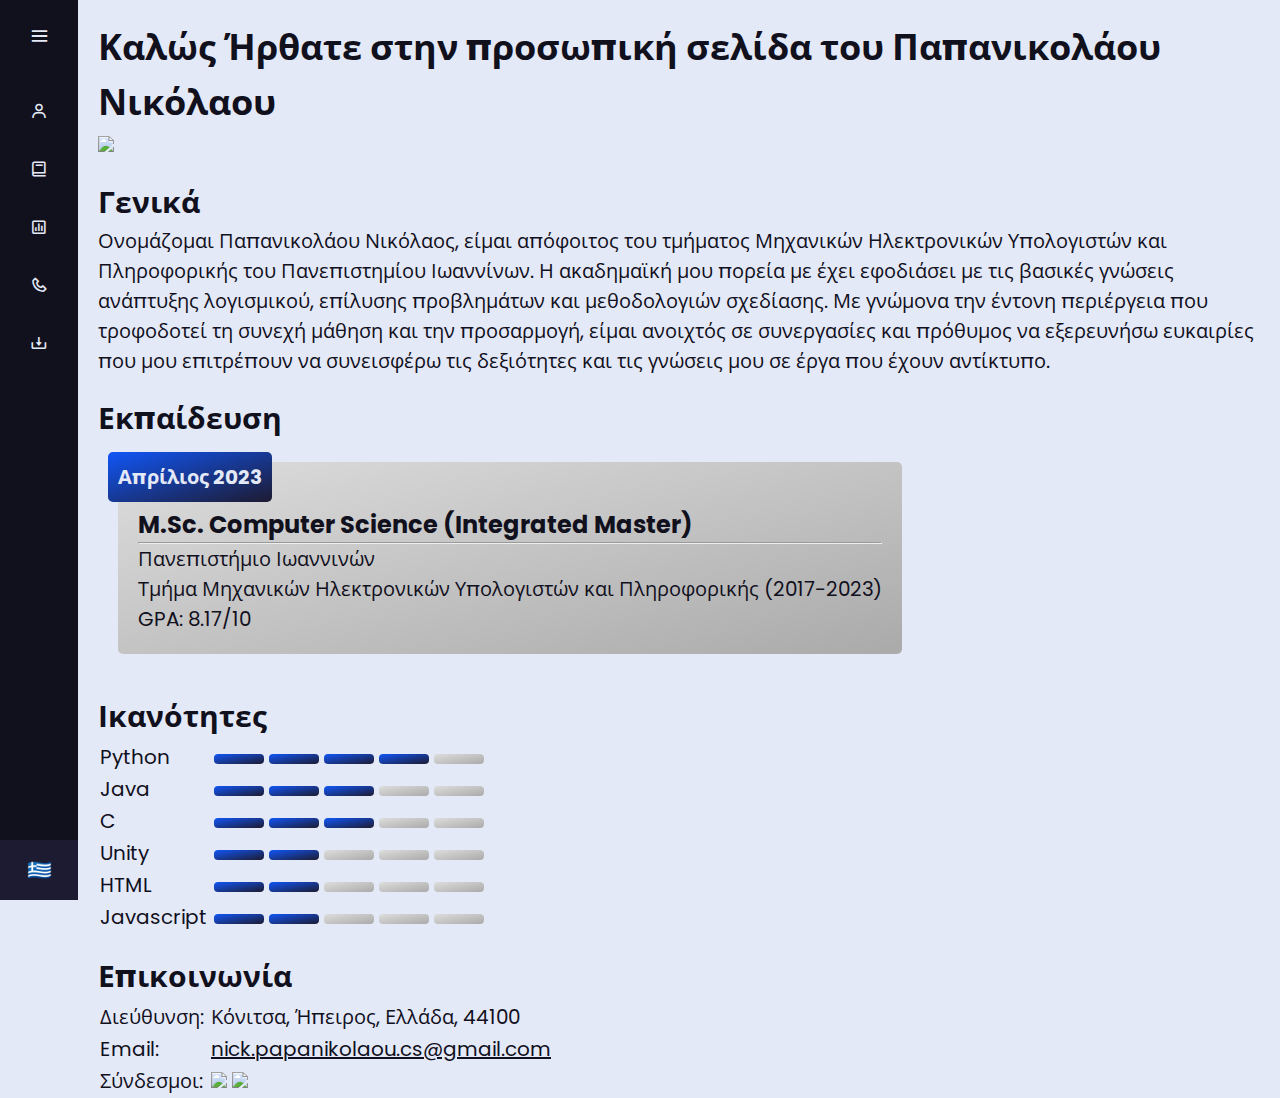
==== index_gr.html @ 2febf1e6 "Add files via upload" ====
<!DOCTYPE html>
<!-- Created by CodingLab |www.youtube.com/CodingLabYT-->
<html lang="el" dir="ltr">

<head>
    <meta charset="UTF-8">
    <title> Προσωπική Σελίδα </title>
    <link rel="stylesheet" href="style.css">
    <link rel="stylesheet" href="sidebar.css">
    <link href='https://unpkg.com/boxicons@2.0.7/css/boxicons.min.css' rel='stylesheet'>
    <meta name="viewport" content="width=device-width, initial-scale=1.0">
</head>

<body onload="set_skills()">
    <div class="sidebar">
        <div class="logo-details">
            <div class="logo_name"></div>
            <i class='bx bx-menu' id="btn"></i>
        </div>
        <ul class="nav-list">
            <li>
                <a href="#About">
                    <i class='bx bx-user'></i>
                    <span class="links_name">Γενικά</span>
                </a>
                <span class="tooltip">Γενικά</span>
            </li>
            <li>
                <a href="#Education">
                    <i class='bx bx-book'></i>
                    <span class="links_name">Εκπαίδευση</span>
                </a>
                <span class="tooltip">Εκπαίδευση</span>
            </li>
            <li>
                <a href="#Skills">
                    <i class='bx bx-bar-chart-square'></i>
                    <span class="links_name">Ικανότητες</span>
                </a>
                <span class="tooltip">Ικανότητες</span>
            </li>
            <li>
                <a href="#Contact">
                    <i class='bx bx-phone'></i>
                    <span class="links_name">Επικοινωνία</span>
                </a>
                <span class="tooltip">Επικοινωνία</span>
            </li>
            <li>
                <a href="">
                    <i class='bx bx-download'></i>
                    <span class="links_name">Λήψη Βιογραφικού</span>
                </a>
                <span class="tooltip">Λήψη Βιογραφικού</span>
            </li>
            <li class="profile">
                <div class="profile-details">
                    <div class="name_job">
                        <div class="name">Nikolaos Papanikolaou</div>
                        <div class="job">Computer Scientist and Engineer</div>
                    </div>
                </div>
                <a class="lang-link" href="index.html" target="_self"><p>🇬🇷</p></a>
            </li>
        </ul>
    </div>
    <section class="home-section main-section">
        <h1 class="title">Καλώς Ήρθατε στην προσωπική σελίδα του Παπανικολάου Νικόλαου</h1>
        <img src="./images/profile.png" class="profile-img">
    </section>
    <section class="about-section main-section" id="About">
        <h1 class="category">Γενικά</h1>
        <p>Ονομάζομαι Παπανικολάου Νικόλαος, είμαι απόφοιτος του τμήματος Μηχανικών Ηλεκτρονικών Υπολογιστών και Πληροφορικής του Πανεπιστημίου Ιωαννίνων. Η ακαδημαϊκή μου πορεία με έχει εφοδιάσει με τις βασικές γνώσεις ανάπτυξης λογισμικού, επίλυσης προβλημάτων και μεθοδολογιών σχεδίασης. Με γνώμονα την έντονη περιέργεια που τροφοδοτεί τη συνεχή μάθηση και την προσαρμογή, είμαι ανοιχτός σε συνεργασίες και πρόθυμος να εξερευνήσω ευκαιρίες που μου επιτρέπουν να συνεισφέρω τις δεξιότητες και τις γνώσεις μου σε έργα που έχουν αντίκτυπο.</p>
    </section>
    <section class="skills-section main-section" id="Education">
        <h1 class="category">Εκπαίδευση</h1>
        <div class="education-box">
            <div class="info-card">
                <div class="info-date">Απρίλιος 2023</div>
                <div class="info-title">M.Sc. Computer Science (Integrated Master)</div>
                <hr />
                <div class="info-description">Πανεπιστήμιο Ιωαννινών<br>
                    Τμήμα Μηχανικών Ηλεκτρονικών Υπολογιστών και Πληροφορικής (2017-2023)<br>GPA: 8.17/10</div>
            </div>
        </div>
    </section>
    <section class="skills-section main-section" id="Skills">
        <h1 class="category">Ικανότητες</h1>
        <table class="skill-list">
            <tr>
                <td>Python</td>
                <td class="skill-bar" rating=4></td>
            </tr>
            <tr>
                <td>Java</td>
                <td class="skill-bar" rating=3></td>
            </tr>
            <tr>
                <td>C</td>
                <td class="skill-bar" rating=3></td>
            </tr>
            <tr>
                <td>Unity</td>
                <td class="skill-bar" rating=2></td>
            </tr>
            <tr>
                <td>HTML</td>
                <td class="skill-bar" rating=2></td>
            </tr>
            <tr>
                <td>Javascript</td>
                <td class="skill-bar" rating=2></td>
            </tr>
        </table>
    </section>
    <section class="contact-section main-section" id="Contact">
        <h1 class="category">Επικοινωνία</h1>

        <table>
            <tr>
                <td class="contact-label">Διεύθυνση:</td>
                <td class="contact-info">Κόνιτσα, Ήπειρος, Ελλάδα, 44100</td>
            </tr>
            <tr>
                <td class="contact-label">Email:</td>
                <td><a href="mailto: nick.papanikolaou.cs@gmail.com">nick.papanikolaou.cs@gmail.com</a></td>
            </tr>
            <tr>
                <td class="contact-label">Σύνδεσμοι:</td>
                <td>
                    <a href="https://linkedin.com/in/nikolaos-papanikolaou-aba314204" target="_blank"><img src="images/linkedin_icon.png"
                        width="25px"/></a>
                    <a href="https://github.com/nikos-pap" target="_blank"><img src="images/github-mark.png" width="25px" /></a>
                </td>
            </tr>
        </table>
    <script src="scripts.js"></script>
</body>

</html>
---- style.css ----
/* Google Font Link */
@import url('https://fonts.googleapis.com/css2?family=Poppins:wght@200;300;400;500;600;700&display=swap');
/* @import url('https://fonts.googleapis.com/css2?family=Noto+Sans:wght@200;300;400;500;600;700&display=swap'); */
@import url('https://fonts.googleapis.com/css2?family=Open+Sans:wght@200;300;400;500;600;700&display=swap');

* {
    margin: 0;
    padding: 0;
    box-sizing: border-box;
    font-family: "Poppins", "Open Sans", sans-serif;
    color: #11101d;
    font-size: 20px;
}

body {
    background: #E4E9F7;
}

.skill-bar .skill-section {
    display: inline-block;
    height: 10px;
    width: 50px;
    border-radius: 4px;
    margin-left: 5px;
    -webkit-border-radius: 4px;
    -moz-border-radius: 4px;
    -ms-border-radius: 4px;
    -o-border-radius: 4px;
}

.skill-bar .active-section {
    background-image: linear-gradient(to top left, #1d1b31, #1156f7);
}

.skill-bar .inactive-section {
    background: linear-gradient(to top left,  #aaaaaa,  #dddddd);
}

.skill-bar {
    padding: 0;
}

.info-card {
    display: block;
/*     #cccccc */
    background: linear-gradient(to top left,  #aaaaaa,  #dddddd);
    padding: 20px;
    padding-top: 45px;
    position: relative;
    width: max-content;
/*     border: 2px solid black; */
    margin: 10px;
    border-radius: 5px;
    -webkit-border-radius: 5px;
    -moz-border-radius: 5px;
    -ms-border-radius: 5px;
    -o-border-radius: 5px;
}

.info-date {
    display: block;
    position: absolute;
    top: -10px;
    left: -10px;
    font-weight: bold;
    background-image: linear-gradient(to top left, #1d1b31, #1156f7);
    padding: 10px;
    border-radius: 5px;
/*     border: 2px solid black; */
    color: #E4E9F7;
    -webkit-border-radius: 5px;
    -moz-border-radius: 5px;
    -ms-border-radius: 5px;
    -o-border-radius: 5px;
}

.info-title {
    font-weight: bold;
    font-size: 24px;
}

.education-box {
    padding: 10px;
    display: flex;
    flex-wrap: wrap;
    margin-right: 10px;
}

.category {
    font-size: 30px;
}

.title {
    font-size: 36px;
}

.contact-label {
    padding-right: 5px;
}

.profile-img {
    -moz-user-select: none;
    -webkit-user-select: none;
    user-select: none;
    pointer-events: none;
    width: 220px;
}
---- sidebar.css ----
.sidebar {
    position: fixed;
    left: 0;
    top: 0;
    height: 100%;
    width: 78px;
    background: #11101D;
    padding: 6px 14px;
    z-index: 99;
    transition: all 0.5s ease;
}

.sidebar.open {
    width: 250px;
    height: 100%;
}

.sidebar .logo-details {
    height: 60px;
    display: flex;
    align-items: center;
    position: relative;
}

.sidebar .logo-details .icon {
    opacity: 0;
    transition: all 0.5s ease;
}

.sidebar .logo-details .logo_name {
    color: #E4E9F7;
    font-size: 20px;
    font-weight: 600;
    opacity: 0;
    transition: all 0.5s ease;
}

.sidebar.open .logo-details .icon,
.sidebar.open .logo-details .logo_name {
    opacity: 1;
}

.sidebar .logo-details #btn {
    position: absolute;
    top: 50%;
    right: 0;
    transform: translateY(-50%);
    font-size: 22px;
    transition: all 0.4s ease;
    font-size: 23px;
    text-align: center;
    cursor: pointer;
    transition: all 0.5s ease;
}

.sidebar.open .logo-details #btn {
    text-align: right;
}

.sidebar i {
    color: #E4E9F7;
    height: 60px;
    min-width: 50px;
    font-size: 28px;
    text-align: center;
    line-height: 60px;
}

.sidebar .nav-list {
    margin-top: 20px;
    height: 100%;
}

.sidebar li {
    position: relative;
    margin: 8px 0;
    list-style: none;
}

.sidebar li .tooltip {
    position: absolute;
    top: -20px;
    left: calc(100% + 15px);
    z-index: 3;
    color: #E4E9F7;
    background: #1d1b31;
    box-shadow: 0 5px 10px rgba(0, 0, 0, 0.3);
    padding: 6px 12px;
    border-radius: 4px;
    font-size: 15px;
    font-weight: 400;
    opacity: 0;
    white-space: nowrap;
    pointer-events: none;
    transition: 0s;
}

.sidebar li:hover .tooltip {
    opacity: 1;
    pointer-events: auto;
    transition: all 0.4s ease;
    top: 50%;
    transform: translateY(-50%);
}

.sidebar.open li .tooltip {
    display: none;
}

.sidebar input {
    font-size: 15px;
    color: #E4E9F7;
    font-weight: 400;
    outline: none;
    height: 50px;
    width: 100%;
    width: 50px;
    border: none;
    border-radius: 12px;
    transition: all 0.5s ease;
    background: #1d1b31;
}

.sidebar.open input {
    padding: 0 20px 0 50px;
    width: 100%;
}

.sidebar .bx-search {
    position: absolute;
    top: 50%;
    left: 0;
    transform: translateY(-50%);
    font-size: 22px;
    background: #1d1b31;
    color: #E4E9F7;
}

.sidebar.open .bx-search:hover {
    background: #1d1b31;
    color: #E4E9F7;
}

.sidebar .bx-search:hover {
    background: #E4E9F7;
    color: #11101d;
}

.sidebar li a {
    display: flex;
    height: 100%;
    width: 100%;
    border-radius: 12px;
    align-items: center;
    text-decoration: none;
    transition: all 0.4s ease;
    background: #11101D;
}

.sidebar li a:hover {
    background: #E4E9F7;
}

.sidebar li a .links_name {
    color: #E4E9F7;
    font-size: 15px;
    font-weight: 400;
    white-space: nowrap;
    opacity: 0;
    pointer-events: none;
    transition: 0.4s;
}

.sidebar.open li a .links_name {
    opacity: 1;
    pointer-events: auto;
}

.sidebar li a:hover .links_name,
.sidebar li a:hover i {
    transition: all 0.5s ease;
    color: #11101D;
}

.sidebar li i {
    height: 50px;
    line-height: 50px;
    font-size: 18px;
    border-radius: 12px;
}

.sidebar li.profile {
    position: fixed;
    height: 60px;
    width: 78px;
    left: 0;
    bottom: -8px;
    padding: 10px 14px;
    background: #1d1b31;
    transition: all 0.5s ease;
    overflow: hidden;
}

.sidebar.open li.profile {
    width: 250px;
}

.sidebar li .profile-details {
    display: flex;
    align-items: center;
    flex-wrap: nowrap;
}

.sidebar li img {
    height: 45px;
    width: 45px;
    object-fit: cover;
    border-radius: 6px;
    margin-right: 10px;
}

.sidebar li.profile .name,
.sidebar li.profile .job {
    font-size: 15px;
    font-weight: 400;
    color: #E4E9F7;
    white-space: nowrap;
}

.sidebar li.profile .job {
    font-size: 12px;
}

.sidebar .profile .lang-link {
    position: absolute;
    top: 50%;
    right: 0;
    font-size: 30px;
    transform: translateY(-50%);
    background: #1d1b31;
    width: 100%;
    height: 60px;
    line-height: 60px;
    border-radius: 0px;
    transition: all 0.5s ease;
}

.sidebar.open .profile .lang-link {
    width: 50px;
    background: none;
}

.sidebar .profile .lang-link p {
    margin: auto;
    color: #E4E9F7;
}

.main-section {
    position: relative;
    top: 0;
    left: 78px;
    width: calc(100% - 78px);
    transition: all 0.5s ease;
    z-index: 2;
    padding: 20px;
    padding-bottom: 0px;
}

.sidebar.open~.main-section {
    left: 250px;
    width: calc(100% - 250px);
}

@media (max-width: 420px) {
    .sidebar li .tooltip {
        display: none;
    }
}
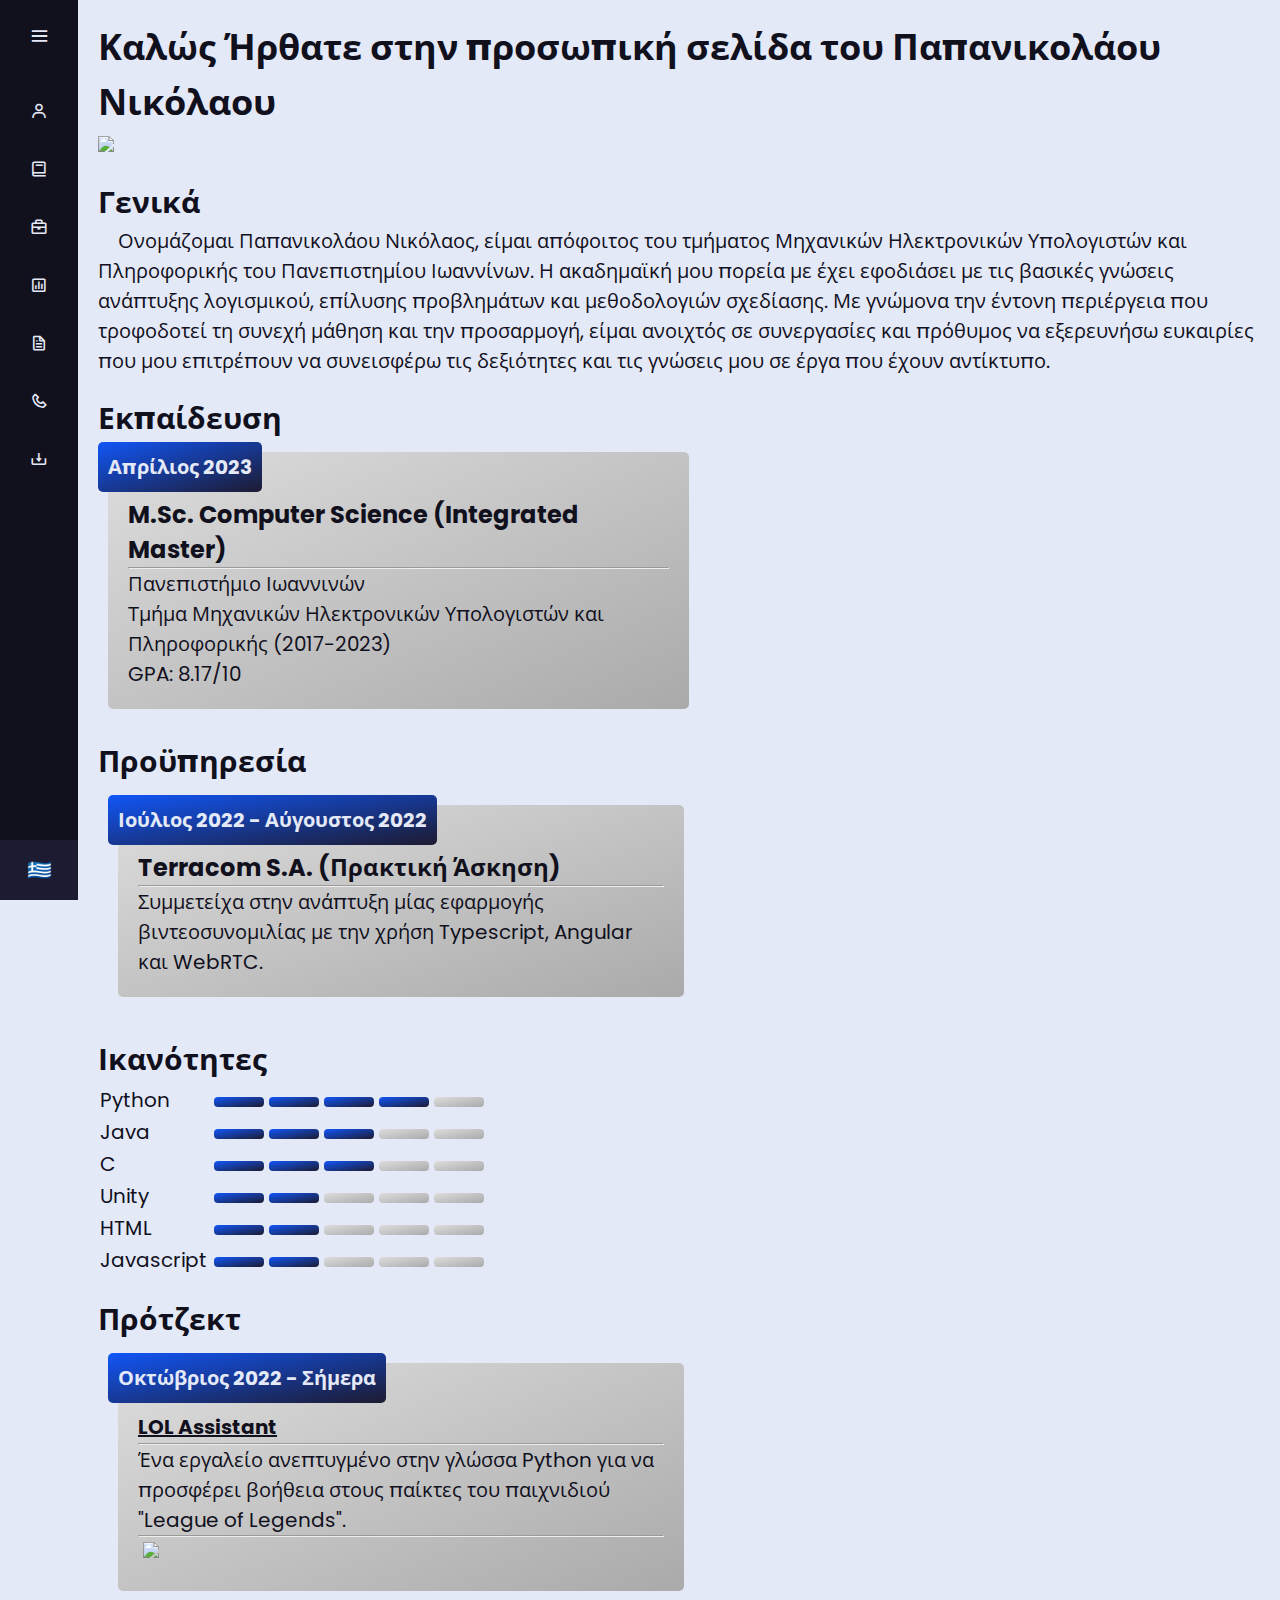
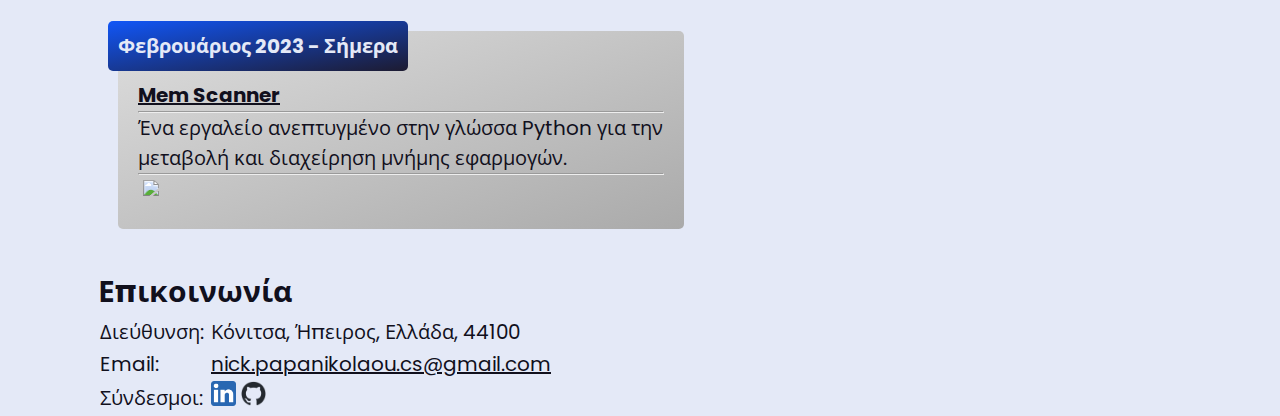
==== commit fff1a992: "added new sections to greek page" ====
--- a/index_gr.html
+++ b/index_gr.html
@@ -1,5 +1,4 @@
 <!DOCTYPE html>
-<!-- Created by CodingLab |www.youtube.com/CodingLabYT-->
 <html lang="el" dir="ltr">
 
 <head>
@@ -33,11 +32,26 @@
                 <span class="tooltip">Εκπαίδευση</span>
             </li>
             <li>
+                <a href="#Jobs">
+                    <i class='bx bx-briefcase'></i>
+                    <span class="links_name">Προϋπηρεσία</span>
+                </a>
+                <span class="tooltip">Προϋπηρεσία</span>
+            </li>
+            <li>
                 <a href="#Skills">
                     <i class='bx bx-bar-chart-square'></i>
                     <span class="links_name">Ικανότητες</span>
                 </a>
                 <span class="tooltip">Ικανότητες</span>
+            </li>
+            <li>
+                <li>
+                <a href="#Projects">
+                    <i class='bx bx-file'></i>
+                    <span class="links_name">Πρότζεκτ</span>
+                </a>
+                <span class="tooltip">Πρότζεκτ</span>
             </li>
             <li>
                 <a href="#Contact">
@@ -56,8 +70,8 @@
             <li class="profile">
                 <div class="profile-details">
                     <div class="name_job">
-                        <div class="name">Nikolaos Papanikolaou</div>
-                        <div class="job">Computer Scientist and Engineer</div>
+                        <div class="name">Παπανικολάου Νικόλαος</div>
+                        <div class="job">Μηχανικός Ηλεκτρονικών Υπολογιστών</div>
                     </div>
                 </div>
                 <a class="lang-link" href="index.html" target="_self"><p>🇬🇷</p></a>
@@ -70,7 +84,7 @@
     </section>
     <section class="about-section main-section" id="About">
         <h1 class="category">Γενικά</h1>
-        <p>Ονομάζομαι Παπανικολάου Νικόλαος, είμαι απόφοιτος του τμήματος Μηχανικών Ηλεκτρονικών Υπολογιστών και Πληροφορικής του Πανεπιστημίου Ιωαννίνων. Η ακαδημαϊκή μου πορεία με έχει εφοδιάσει με τις βασικές γνώσεις ανάπτυξης λογισμικού, επίλυσης προβλημάτων και μεθοδολογιών σχεδίασης. Με γνώμονα την έντονη περιέργεια που τροφοδοτεί τη συνεχή μάθηση και την προσαρμογή, είμαι ανοιχτός σε συνεργασίες και πρόθυμος να εξερευνήσω ευκαιρίες που μου επιτρέπουν να συνεισφέρω τις δεξιότητες και τις γνώσεις μου σε έργα που έχουν αντίκτυπο.</p>
+        <p> Ονομάζομαι Παπανικολάου Νικόλαος, είμαι απόφοιτος του τμήματος Μηχανικών Ηλεκτρονικών Υπολογιστών και Πληροφορικής του Πανεπιστημίου Ιωαννίνων. Η ακαδημαϊκή μου πορεία με έχει εφοδιάσει με τις βασικές γνώσεις ανάπτυξης λογισμικού, επίλυσης προβλημάτων και μεθοδολογιών σχεδίασης. Με γνώμονα την έντονη περιέργεια που τροφοδοτεί τη συνεχή μάθηση και την προσαρμογή, είμαι ανοιχτός σε συνεργασίες και πρόθυμος να εξερευνήσω ευκαιρίες που μου επιτρέπουν να συνεισφέρω τις δεξιότητες και τις γνώσεις μου σε έργα που έχουν αντίκτυπο.</p>
     </section>
     <section class="skills-section main-section" id="Education">
         <h1 class="category">Εκπαίδευση</h1>
@@ -81,6 +95,17 @@
                 <hr />
                 <div class="info-description">Πανεπιστήμιο Ιωαννινών<br>
                     Τμήμα Μηχανικών Ηλεκτρονικών Υπολογιστών και Πληροφορικής (2017-2023)<br>GPA: 8.17/10</div>
+            </div>
+        </div>
+    </section>
+    <section class="skills-section main-section" id="Jobs">
+        <h1 class="category">Προϋπηρεσία</h1>
+        <div class="info-box">
+            <div class="info-card">
+                <div class="info-date">Ιούλιος 2022 - Αύγουστος 2022</div>
+                <div class="info-title">Terracom S.A. (Πρακτική Άσκηση)</div>
+                <hr/>
+                <div class="info-description">Συμμετείχα στην ανάπτυξη μίας εφαρμογής βιντεοσυνομιλίας με την χρήση Typescript, Angular και WebRTC.</div>
             </div>
         </div>
     </section>
@@ -113,6 +138,29 @@
             </tr>
         </table>
     </section>
+    <section class="skills-section main-section" id="Projects">
+        <h1 class="category">Πρότζεκτ</h1>
+        <div class="info-box">
+            <div class="info-card">
+                <div class="info-date">Οκτώβριος 2022 - Σήμερα</div>
+                <div class="info-title"><a href="https://github.com/dimosgeo/LoLAutomation" target="_blank">LOL Assistant</a></div>
+                <hr/>
+                <div class="info-description">Ένα εργαλείο ανεπτυγμένο στην γλώσσα Python για να προσφέρει βοήθεια στους παίκτες του παιχνιδιού "League of Legends".</div>
+                <hr>
+                <img src="https://raw.githubusercontent.com/dimosgeo/LoLAutomation/main/imgs/GUI.png" class="infocard-img">
+            </div>
+        </div>
+        <div class="info-box">
+            <div class="info-card">
+                <div class="info-date">Φεβρουάριος 2023 - Σήμερα</div>
+                <div class="info-title"><a href="https://github.com/nikos-pap/MemSpy" target="_blank">Mem Scanner</a></div>
+                <hr/>
+                <div class="info-description">Ένα εργαλείο ανεπτυγμένο στην γλώσσα Python για την μεταβολή και διαχείρηση μνήμης εφαρμογών.</div>
+                <hr>
+                <img src="https://raw.githubusercontent.com/nikos-pap/MemSpy/main/imgs/GUI.png" class="infocard-img">
+            </div>
+        </div>
+    </section>
     <section class="contact-section main-section" id="Contact">
         <h1 class="category">Επικοινωνία</h1>
 
--- a/style.css
+++ b/style.css
@@ -42,13 +42,12 @@
 
 .info-card {
     display: block;
-/*     #cccccc */
     background: linear-gradient(to top left,  #aaaaaa,  #dddddd);
     padding: 20px;
     padding-top: 45px;
     position: relative;
     width: max-content;
-/*     border: 2px solid black; */
+    max-width: 50%;
     margin: 10px;
     border-radius: 5px;
     -webkit-border-radius: 5px;
@@ -66,7 +65,6 @@
     background-image: linear-gradient(to top left, #1d1b31, #1156f7);
     padding: 10px;
     border-radius: 5px;
-/*     border: 2px solid black; */
     color: #E4E9F7;
     -webkit-border-radius: 5px;
     -moz-border-radius: 5px;
@@ -79,7 +77,7 @@
     font-size: 24px;
 }
 
-.education-box {
+.info-box {
     padding: 10px;
     display: flex;
     flex-wrap: wrap;
@@ -104,4 +102,13 @@
     user-select: none;
     pointer-events: none;
     width: 220px;
-}+}
+
+.infocard-img {
+    -moz-user-select: none;
+    -webkit-user-select: none;
+    user-select: none;
+    pointer-events: none;
+    width: 100%;
+    padding: 5px;
+}
--- a/sidebar.css
+++ b/sidebar.css
@@ -1,7 +1,8 @@
 .sidebar {
     position: fixed;
     left: 0;
-    top: 0;
+    top: 0;
+    bottom: 0;
     height: 100%;
     width: 78px;
     background: #11101D;
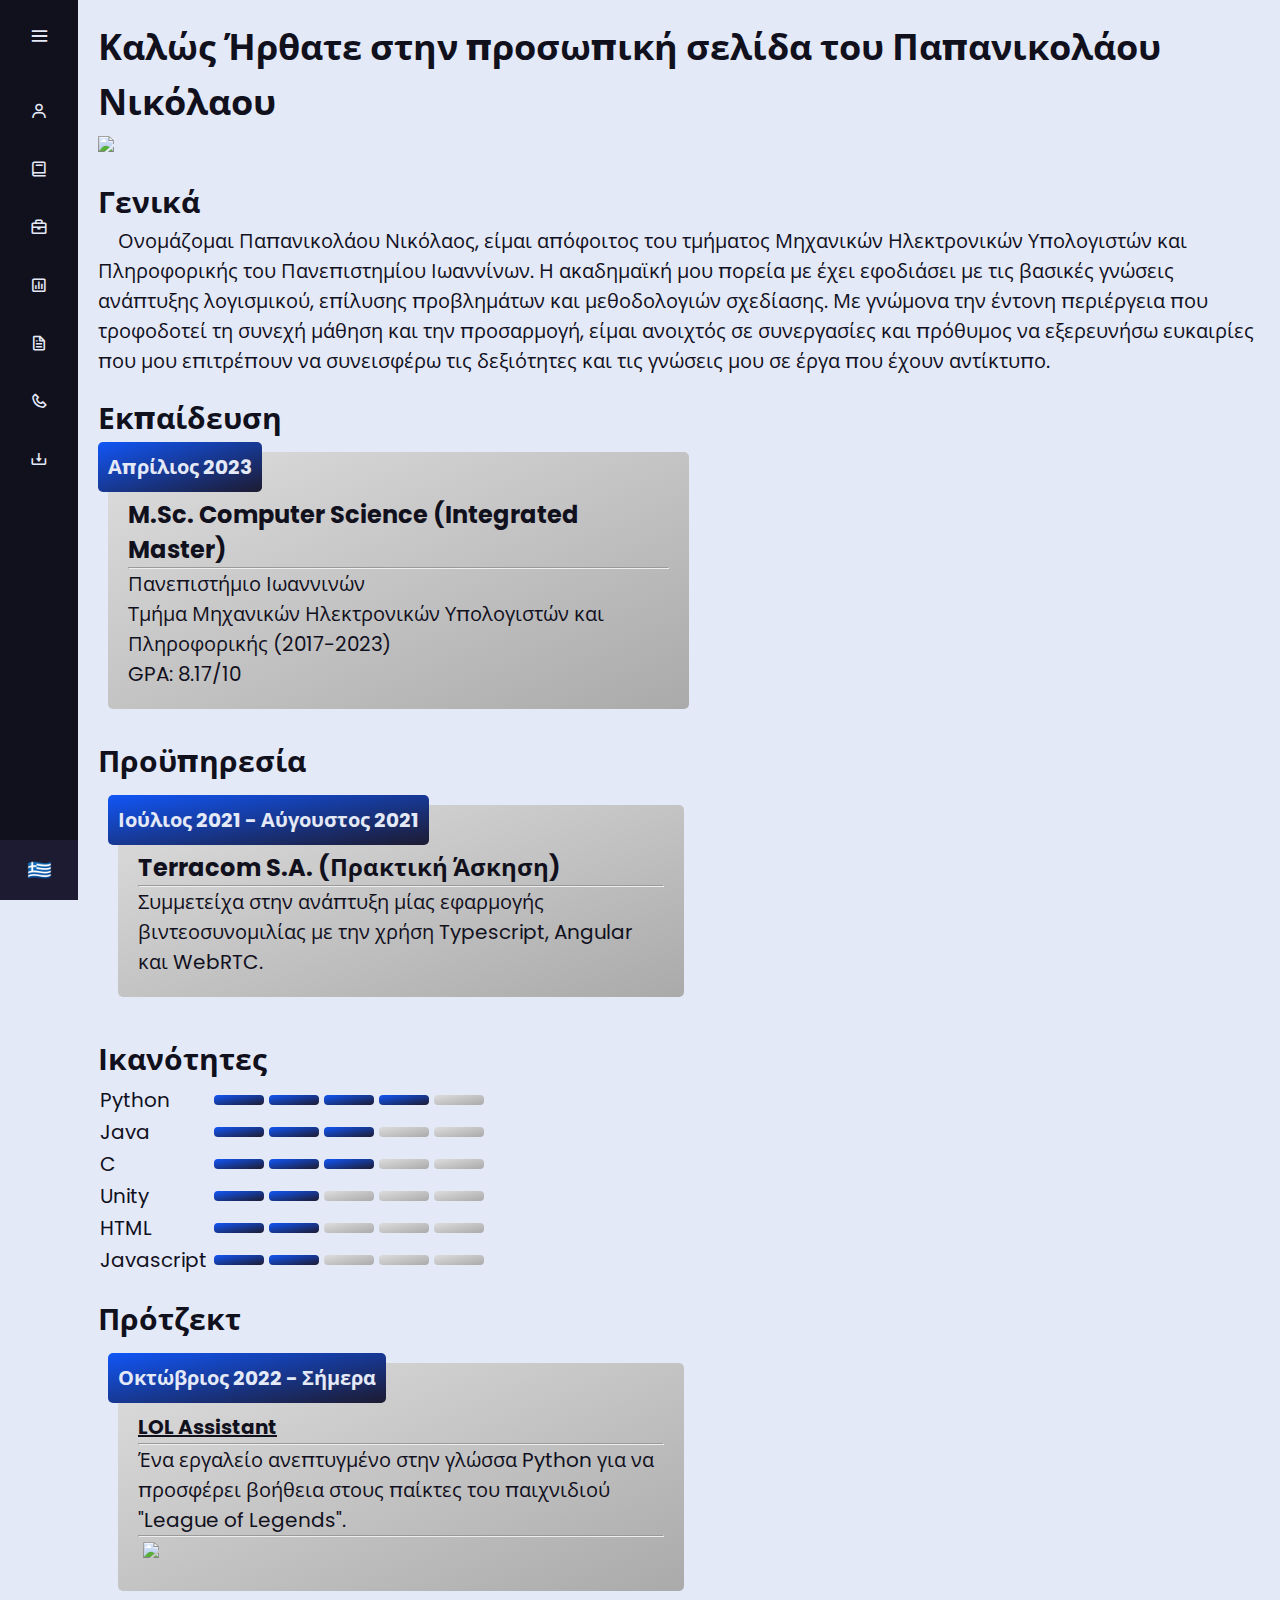
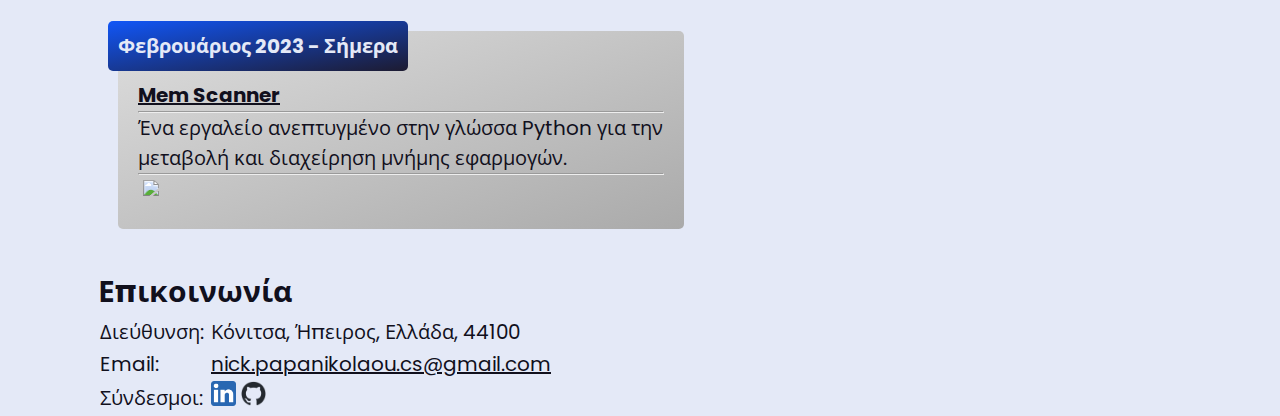
==== commit 05330059: "Update index_gr.html" ====
--- a/index_gr.html
+++ b/index_gr.html
@@ -102,7 +102,7 @@
         <h1 class="category">Προϋπηρεσία</h1>
         <div class="info-box">
             <div class="info-card">
-                <div class="info-date">Ιούλιος 2022 - Αύγουστος 2022</div>
+                <div class="info-date">Ιούλιος 2021 - Αύγουστος 2021</div>
                 <div class="info-title">Terracom S.A. (Πρακτική Άσκηση)</div>
                 <hr/>
                 <div class="info-description">Συμμετείχα στην ανάπτυξη μίας εφαρμογής βιντεοσυνομιλίας με την χρήση Typescript, Angular και WebRTC.</div>
@@ -185,4 +185,4 @@
     <script src="scripts.js"></script>
 </body>
 
-</html>+</html>
--- a/style.css
+++ b/style.css
@@ -37,7 +37,8 @@
 }
 
 .skill-bar {
-    padding: 0;
+    padding-top: 5px;
+    display:flex;
 }
 
 .info-card {
@@ -47,6 +48,7 @@
     padding-top: 45px;
     position: relative;
     width: max-content;
+    min-width: 500px;
     max-width: 50%;
     margin: 10px;
     border-radius: 5px;
--- a/sidebar.css
+++ b/sidebar.css
@@ -1,7 +1,7 @@
 .sidebar {
     position: fixed;
     left: 0;
-    top: 0;
+    top: 0;
     bottom: 0;
     height: 100%;
     width: 78px;
@@ -69,8 +69,12 @@
 
 .sidebar .nav-list {
     margin-top: 20px;
-    height: 100%;
-}
+    height: calc(100% - 80px);
+}
+
+/*.sidebar li:hover + .sidebar .nav-list {
+    overflow-y: visible;
+}*/
 
 .sidebar li {
     position: relative;
@@ -82,15 +86,16 @@
     position: absolute;
     top: -20px;
     left: calc(100% + 15px);
-    z-index: 3;
-    color: #E4E9F7;
-    background: #1d1b31;
+/*    z-index: 3;*/
+    color: #1d1b31;
+    background: #E4E9F7;
     box-shadow: 0 5px 10px rgba(0, 0, 0, 0.3);
     padding: 6px 12px;
     border-radius: 4px;
     font-size: 15px;
     font-weight: 400;
     opacity: 0;
+    z-index: 100;
     white-space: nowrap;
     pointer-events: none;
     transition: 0s;
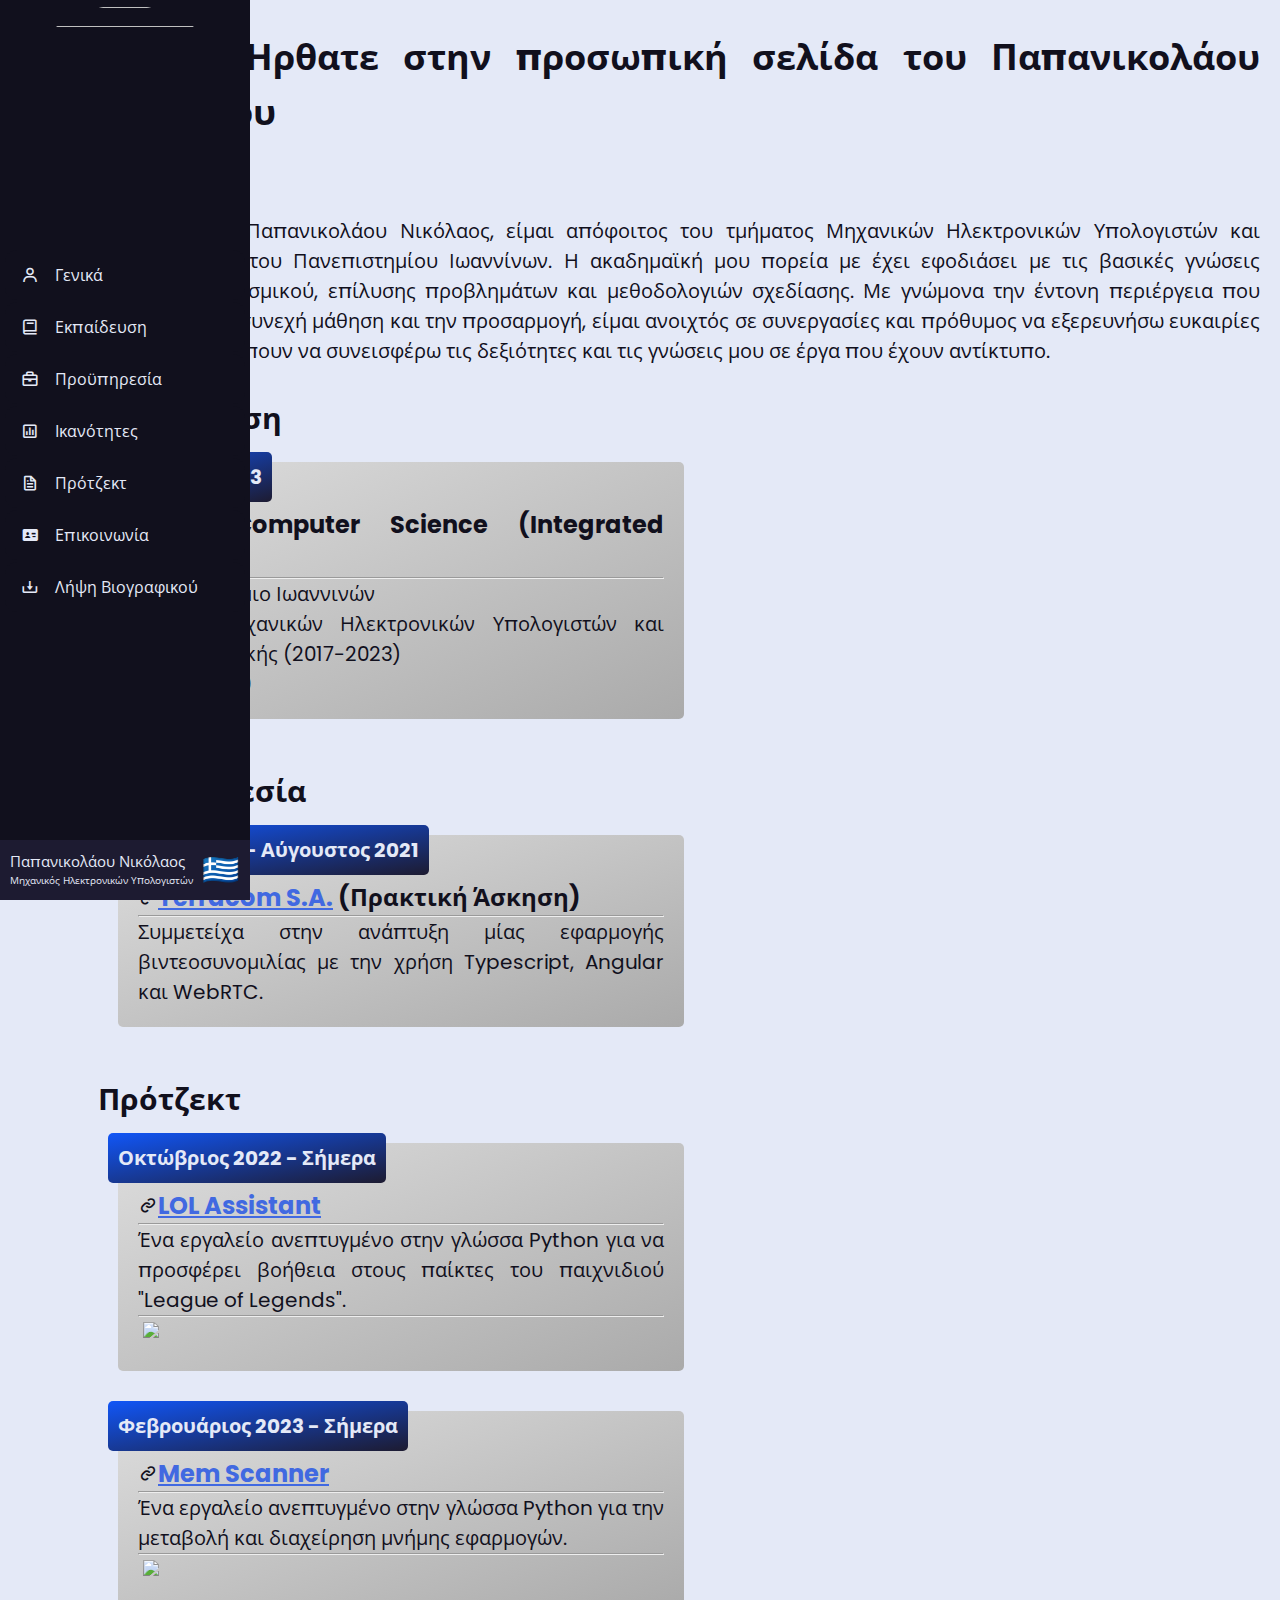
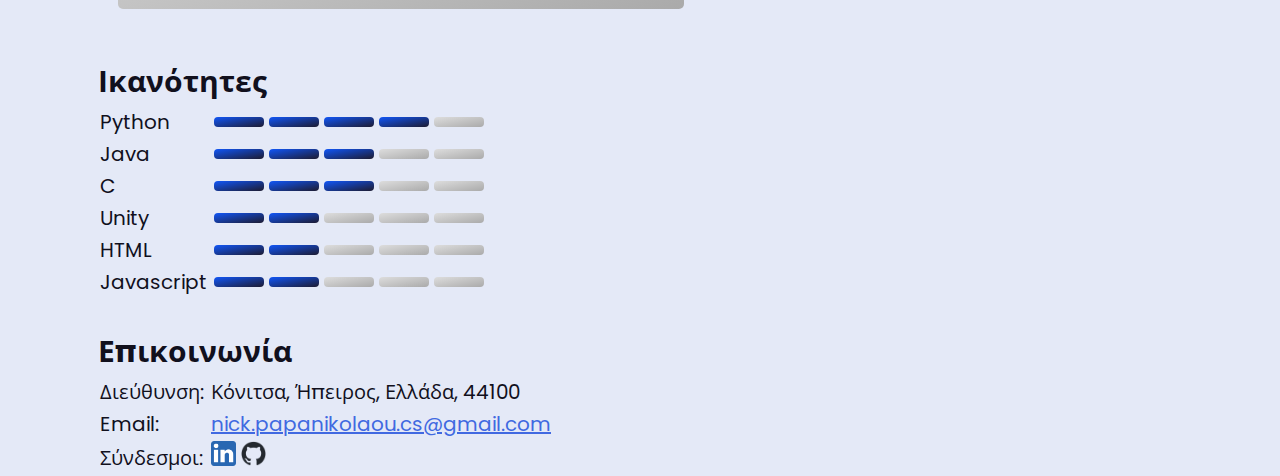
==== commit e43a7baa: "sidebar fix and mobile support" ====
--- a/index_gr.html
+++ b/index_gr.html
@@ -12,75 +12,69 @@
 
 <body onload="set_skills()">
     <div class="sidebar">
-        <div class="logo-details">
-            <div class="logo_name"></div>
-            <i class='bx bx-menu' id="btn"></i>
-        </div>
+        <div class='menu-button'><i class='bx bx-menu' id="btn" style="color: white;"></i></div>
+        <a href="#">
+            <img src="./images/profile.png" class="profile-img">
+        </a>
         <ul class="nav-list">
-            <li>
+            <li class="nav-item">
                 <a href="#About">
                     <i class='bx bx-user'></i>
                     <span class="links_name">Γενικά</span>
                 </a>
-                <span class="tooltip">Γενικά</span>
             </li>
-            <li>
+            <li class="nav-item">
                 <a href="#Education">
                     <i class='bx bx-book'></i>
                     <span class="links_name">Εκπαίδευση</span>
                 </a>
-                <span class="tooltip">Εκπαίδευση</span>
             </li>
-            <li>
+            <li class="nav-item">
                 <a href="#Jobs">
                     <i class='bx bx-briefcase'></i>
                     <span class="links_name">Προϋπηρεσία</span>
                 </a>
-                <span class="tooltip">Προϋπηρεσία</span>
             </li>
-            <li>
+            <li class="nav-item">
                 <a href="#Skills">
                     <i class='bx bx-bar-chart-square'></i>
                     <span class="links_name">Ικανότητες</span>
                 </a>
-                <span class="tooltip">Ικανότητες</span>
             </li>
-            <li>
-                <li>
+            <li class="nav-item">
                 <a href="#Projects">
                     <i class='bx bx-file'></i>
                     <span class="links_name">Πρότζεκτ</span>
                 </a>
-                <span class="tooltip">Πρότζεκτ</span>
-            </li>
-            <li>
+<!--             <li class="nav-item">
+                <a href="#Languages">
+                    <i class='bx bxs-chat' ></i>
+                    <span class="links_name">Γλώσσες</span>
+                </a>
+            </li> -->
+            <li class="nav-item">
                 <a href="#Contact">
-                    <i class='bx bx-phone'></i>
+                    <i class='bx bxs-id-card' ></i>
                     <span class="links_name">Επικοινωνία</span>
                 </a>
-                <span class="tooltip">Επικοινωνία</span>
             </li>
-            <li>
+            <li class="nav-item">
                 <a href="">
                     <i class='bx bx-download'></i>
                     <span class="links_name">Λήψη Βιογραφικού</span>
                 </a>
-                <span class="tooltip">Λήψη Βιογραφικού</span>
-            </li>
-            <li class="profile">
-                <div class="profile-details">
-                    <div class="name_job">
-                        <div class="name">Παπανικολάου Νικόλαος</div>
-                        <div class="job">Μηχανικός Ηλεκτρονικών Υπολογιστών</div>
-                    </div>
-                </div>
-                <a class="lang-link" href="index.html" target="_self"><p>🇬🇷</p></a>
             </li>
         </ul>
+        <div class="profile">
+            <div class="profile-details">
+                <div class="name">Παπανικολάου Νικόλαος</div>
+                <div class="job">Μηχανικός Ηλεκτρονικών Υπολογιστών</div>
+            </div>
+            <a class="lang-link" href="index.html" target="_self">🇬🇷</a>
+        </div>
     </div>
     <section class="home-section main-section">
         <h1 class="title">Καλώς Ήρθατε στην προσωπική σελίδα του Παπανικολάου Νικόλαου</h1>
-        <img src="./images/profile.png" class="profile-img">
     </section>
     <section class="about-section main-section" id="About">
         <h1 class="category">Γενικά</h1>
@@ -88,7 +82,7 @@
     </section>
     <section class="skills-section main-section" id="Education">
         <h1 class="category">Εκπαίδευση</h1>
-        <div class="education-box">
+        <div class="info-box">
             <div class="info-card">
                 <div class="info-date">Απρίλιος 2023</div>
                 <div class="info-title">M.Sc. Computer Science (Integrated Master)</div>
@@ -103,13 +97,36 @@
         <div class="info-box">
             <div class="info-card">
                 <div class="info-date">Ιούλιος 2021 - Αύγουστος 2021</div>
-                <div class="info-title">Terracom S.A. (Πρακτική Άσκηση)</div>
+                <div class="info-title"><a target="_blank" href="https://www.terracom.gr/"><i class='bx bx-link'></i>Terracom S.A.</a> (Πρακτική Άσκηση)</div>
                 <hr/>
                 <div class="info-description">Συμμετείχα στην ανάπτυξη μίας εφαρμογής βιντεοσυνομιλίας με την χρήση Typescript, Angular και WebRTC.</div>
             </div>
         </div>
     </section>
-    <section class="skills-section main-section" id="Skills">
+    <section class="skills-section main-section" id="Projects">
+        <h1 class="category">Πρότζεκτ</h1>
+        <div class="info-box">
+            <div class="info-card">
+                <div class="info-date">Οκτώβριος 2022 - Σήμερα</div>
+                <div class="info-title"><a href="https://github.com/dimosgeo/LoLAutomation" target="_blank"><i class='bx bx-link'></i>LOL Assistant</a></div>
+                <hr/>
+                <div class="info-description">Ένα εργαλείο ανεπτυγμένο στην γλώσσα Python για να προσφέρει βοήθεια στους παίκτες του παιχνιδιού "League of Legends".</div>
+                <hr>
+                <img src="https://raw.githubusercontent.com/dimosgeo/LoLAutomation/main/imgs/GUI.png" class="infocard-img">
+            </div>
+        </div>
+        <div class="info-box">
+            <div class="info-card">
+                <div class="info-date">Φεβρουάριος 2023 - Σήμερα</div>
+                <div class="info-title"><a href="https://github.com/nikos-pap/MemSpy" target="_blank"><i class='bx bx-link'></i>Mem Scanner</a></div>
+                <hr/>
+                <div class="info-description">Ένα εργαλείο ανεπτυγμένο στην γλώσσα Python για την μεταβολή και διαχείρηση μνήμης εφαρμογών.</div>
+                <hr>
+                <img src="https://raw.githubusercontent.com/nikos-pap/MemSpy/main/imgs/GUI.png" class="infocard-img">
+            </div>
+        </div>
+    </section>
+        <section class="skills-section main-section" id="Skills">
         <h1 class="category">Ικανότητες</h1>
         <table class="skill-list">
             <tr>
@@ -138,29 +155,13 @@
             </tr>
         </table>
     </section>
-    <section class="skills-section main-section" id="Projects">
-        <h1 class="category">Πρότζεκτ</h1>
-        <div class="info-box">
-            <div class="info-card">
-                <div class="info-date">Οκτώβριος 2022 - Σήμερα</div>
-                <div class="info-title"><a href="https://github.com/dimosgeo/LoLAutomation" target="_blank">LOL Assistant</a></div>
-                <hr/>
-                <div class="info-description">Ένα εργαλείο ανεπτυγμένο στην γλώσσα Python για να προσφέρει βοήθεια στους παίκτες του παιχνιδιού "League of Legends".</div>
-                <hr>
-                <img src="https://raw.githubusercontent.com/dimosgeo/LoLAutomation/main/imgs/GUI.png" class="infocard-img">
-            </div>
-        </div>
-        <div class="info-box">
-            <div class="info-card">
-                <div class="info-date">Φεβρουάριος 2023 - Σήμερα</div>
-                <div class="info-title"><a href="https://github.com/nikos-pap/MemSpy" target="_blank">Mem Scanner</a></div>
-                <hr/>
-                <div class="info-description">Ένα εργαλείο ανεπτυγμένο στην γλώσσα Python για την μεταβολή και διαχείρηση μνήμης εφαρμογών.</div>
-                <hr>
-                <img src="https://raw.githubusercontent.com/nikos-pap/MemSpy/main/imgs/GUI.png" class="infocard-img">
-            </div>
-        </div>
-    </section>
+<!--     <section class="skills-section main-section" id="Languages">
+        <h1 class="category">Γλώσσες</h1>
+        <ul>
+            <li>Ελληνικά, Μητρική</li>
+            <li>Αγγλικά, C2 Certificate in English (Hellenic American Union)</li>
+        </ul>
+    </section> -->
     <section class="contact-section main-section" id="Contact">
         <h1 class="category">Επικοινωνία</h1>
 
--- a/style.css
+++ b/style.css
@@ -1,6 +1,4 @@
-/* Google Font Link */
 @import url('https://fonts.googleapis.com/css2?family=Poppins:wght@200;300;400;500;600;700&display=swap');
-/* @import url('https://fonts.googleapis.com/css2?family=Noto+Sans:wght@200;300;400;500;600;700&display=swap'); */
 @import url('https://fonts.googleapis.com/css2?family=Open+Sans:wght@200;300;400;500;600;700&display=swap');
 
 * {
@@ -10,10 +8,46 @@
     font-family: "Poppins", "Open Sans", sans-serif;
     color: #11101d;
     font-size: 20px;
+    scroll-behavior: smooth;
+}
+
+.main-section {
+    left: 78px;
+    width: calc(100% - 78px);
+}
+
+.info-card {
+    max-width: 50%;
+    transition: all ease 2s;
+}
+
+@media only screen and (max-width: 1000px),
+only screen and (hover: none) and (pointer: coarse),
+only screen and (orientation: portrait){
+    .main-section {
+        width: 100%;
+        left: 0;
+    }
+    
+    .info-card {
+        max-width: 100%;
+    }
 }
 
 body {
     background: #E4E9F7;
+}
+
+.main-section {
+    text-align: justify;
+    padding: 20px 20px 0px 20px;
+    position: relative;
+    transition: all 0.5s ease;
+    z-index: 2;
+}
+
+.main-section {
+    margin-top: 10px;
 }
 
 .skill-bar .skill-section {
@@ -44,12 +78,12 @@
 .info-card {
     display: block;
     background: linear-gradient(to top left,  #aaaaaa,  #dddddd);
+    text-align: justify;
     padding: 20px;
     padding-top: 45px;
     position: relative;
     width: max-content;
     min-width: 500px;
-    max-width: 50%;
     margin: 10px;
     border-radius: 5px;
     -webkit-border-radius: 5px;
@@ -92,18 +126,11 @@
 
 .title {
     font-size: 36px;
+    text-justify: none;
 }
 
 .contact-label {
     padding-right: 5px;
-}
-
-.profile-img {
-    -moz-user-select: none;
-    -webkit-user-select: none;
-    user-select: none;
-    pointer-events: none;
-    width: 220px;
 }
 
 .infocard-img {
@@ -114,3 +141,13 @@
     width: 100%;
     padding: 5px;
 }
+
+a:link {
+  color: royalblue;
+  font-size: inherit;
+}
+
+a:visited {
+  color: midnightblue;
+  font-size: inherit;
+}
--- a/sidebar.css
+++ b/sidebar.css
@@ -1,284 +1,251 @@
+:root {
+    --main-background-color: #11101D;
+    --second-background-color: #1D1B31;
+    --highlight-background-color: #E4E9F7;
+}
+
 .sidebar {
     position: fixed;
+    z-index: 50;
+    transition: all 0.5s ease;
+    background: var(--main-background-color);
+    top: 0;
     left: 0;
-    top: 0;
     bottom: 0;
-    height: 100%;
+    padding: 5px;
+    overflow: hidden;
     width: 78px;
-    background: #11101D;
-    padding: 6px 14px;
-    z-index: 99;
-    transition: all 0.5s ease;
-}
-
-.sidebar.open {
-    width: 250px;
-    height: 100%;
-}
-
-.sidebar .logo-details {
-    height: 60px;
-    display: flex;
-    align-items: center;
-    position: relative;
-}
-
-.sidebar .logo-details .icon {
-    opacity: 0;
-    transition: all 0.5s ease;
-}
-
-.sidebar .logo-details .logo_name {
-    color: #E4E9F7;
-    font-size: 20px;
-    font-weight: 600;
-    opacity: 0;
-    transition: all 0.5s ease;
-}
-
-.sidebar.open .logo-details .icon,
-.sidebar.open .logo-details .logo_name {
-    opacity: 1;
-}
-
-.sidebar .logo-details #btn {
+}
+
+.sidebar .menu-button {
     position: absolute;
-    top: 50%;
-    right: 0;
-    transform: translateY(-50%);
-    font-size: 22px;
-    transition: all 0.4s ease;
-    font-size: 23px;
-    text-align: center;
-    cursor: pointer;
-    transition: all 0.5s ease;
-}
-
-.sidebar.open .logo-details #btn {
-    text-align: right;
-}
-
-.sidebar i {
-    color: #E4E9F7;
-    height: 60px;
-    min-width: 50px;
-    font-size: 28px;
-    text-align: center;
-    line-height: 60px;
-}
-
-.sidebar .nav-list {
-    margin-top: 20px;
-    height: calc(100% - 80px);
-}
-
-/*.sidebar li:hover + .sidebar .nav-list {
-    overflow-y: visible;
-}*/
-
-.sidebar li {
-    position: relative;
-    margin: 8px 0;
-    list-style: none;
-}
-
-.sidebar li .tooltip {
-    position: absolute;
-    top: -20px;
-    left: calc(100% + 15px);
-/*    z-index: 3;*/
-    color: #1d1b31;
-    background: #E4E9F7;
-    box-shadow: 0 5px 10px rgba(0, 0, 0, 0.3);
-    padding: 6px 12px;
-    border-radius: 4px;
-    font-size: 15px;
-    font-weight: 400;
-    opacity: 0;
-    z-index: 100;
-    white-space: nowrap;
-    pointer-events: none;
-    transition: 0s;
-}
-
-.sidebar li:hover .tooltip {
-    opacity: 1;
-    pointer-events: auto;
-    transition: all 0.4s ease;
+    right: 10px;
     top: 50%;
     transform: translateY(-50%);
-}
-
-.sidebar.open li .tooltip {
     display: none;
 }
 
-.sidebar input {
-    font-size: 15px;
-    color: #E4E9F7;
-    font-weight: 400;
-    outline: none;
-    height: 50px;
+.sidebar .nav-list {
     width: 100%;
-    width: 50px;
-    border: none;
-    border-radius: 12px;
-    transition: all 0.5s ease;
-    background: #1d1b31;
-}
-
-.sidebar.open input {
-    padding: 0 20px 0 50px;
+    position: absolute;
+    display: block;
+    padding: 0 10px 60px 0;
+    top: 250px;
+}
+
+.sidebar li.nav-item a .links_name {
+    width: 0;
+    transition: all ease 0.5s;
+}
+
+.sidebar .profile .lang-link {
+    width: 60px;
+}
+
+.sidebar.open {
+    overflow: visible;
+}
+
+.nav-list .nav-item {
+    color: var(--highlight-background-color);
+}
+
+.sidebar.open li.nav-item a {
+    display: inline-block;
     width: 100%;
-}
-
-.sidebar .bx-search {
-    position: absolute;
-    top: 50%;
-    left: 0;
-    transform: translateY(-50%);
-    font-size: 22px;
-    background: #1d1b31;
-    color: #E4E9F7;
-}
-
-.sidebar.open .bx-search:hover {
-    background: #1d1b31;
-    color: #E4E9F7;
-}
-
-.sidebar .bx-search:hover {
-    background: #E4E9F7;
-    color: #11101d;
+    height: auto;
+}
+
+.sidebar .profile-img {
+    aspect-ratio: 1 / 1;
+    border-radius: 50%;
+    object-fit: cover;
+    margin: auto;
+    transition: all ease 0.5s;
+    user-select: none;
+}
+
+.sidebar li { 
+    list-style: none;
+    width: 100%;
+    margin-bottom: 2px;
 }
 
 .sidebar li a {
     display: flex;
-    height: 100%;
-    width: 100%;
     border-radius: 12px;
     align-items: center;
     text-decoration: none;
-    transition: all 0.4s ease;
-    background: #11101D;
-}
-
-.sidebar li a:hover {
-    background: #E4E9F7;
-}
-
-.sidebar li a .links_name {
-    color: #E4E9F7;
-    font-size: 15px;
-    font-weight: 400;
-    white-space: nowrap;
-    opacity: 0;
-    pointer-events: none;
-    transition: 0.4s;
-}
-
-.sidebar.open li a .links_name {
-    opacity: 1;
-    pointer-events: auto;
-}
-
-.sidebar li a:hover .links_name,
-.sidebar li a:hover i {
     transition: all 0.5s ease;
-    color: #11101D;
-}
-
-.sidebar li i {
+    background: var(--main-background-color);
+}
+
+.sidebar li.nav-item i {
+    color: var(--highlight-background-color);
+    text-align: center;
+    min-width: 50px;
+    margin: auto;
     height: 50px;
     line-height: 50px;
     font-size: 18px;
     border-radius: 12px;
-}
-
-.sidebar li.profile {
-    position: fixed;
-    height: 60px;
-    width: 78px;
+    transition: all ease 0.5s;
+}
+
+.sidebar li.nav-item a .links_name {
+    color: var(--highlight-background-color);
+    font-size: 16px;
+    font-weight: 400;
+    white-space: nowrap;
+    opacity: 0;
+    transition: all ease 0.5s;
+}
+
+.sidebar.open .nav-list {
+    top: 78px;
     left: 0;
-    bottom: -8px;
-    padding: 10px 14px;
-    background: #1d1b31;
-    transition: all 0.5s ease;
-    overflow: hidden;
-}
-
-.sidebar.open li.profile {
-    width: 250px;
-}
-
-.sidebar li .profile-details {
-    display: flex;
-    align-items: center;
-    flex-wrap: nowrap;
-}
-
-.sidebar li img {
-    height: 45px;
-    width: 45px;
-    object-fit: cover;
-    border-radius: 6px;
-    margin-right: 10px;
-}
-
-.sidebar li.profile .name,
-.sidebar li.profile .job {
+    right: 0;
+    padding: 0;
+    display: block;
+    background: var(--main-background-color);
+}
+
+.sidebar.open li.nav-item a:active {
+    background: var(--highlight-background-color);
+    color: var(--main-background-color);
+}
+
+.sidebar .profile .name,
+.sidebar .profile .job {
     font-size: 15px;
     font-weight: 400;
-    color: #E4E9F7;
+    color: var(--highlight-background-color);
     white-space: nowrap;
-}
-
-.sidebar li.profile .job {
-    font-size: 12px;
+    opacity: 0;
+    transition: all ease 1s;
+}
+
+.sidebar .profile .job {
+    font-size: 10px;
 }
 
 .sidebar .profile .lang-link {
-    position: absolute;
-    top: 50%;
-    right: 0;
+    font-weight: bold;
+    color: var(--highlight-background-color);
+    text-align: center;
     font-size: 30px;
-    transform: translateY(-50%);
-    background: #1d1b31;
-    width: 100%;
-    height: 60px;
-    line-height: 60px;
-    border-radius: 0px;
-    transition: all 0.5s ease;
-}
-
-.sidebar.open .profile .lang-link {
-    width: 50px;
-    background: none;
-}
-
-.sidebar .profile .lang-link p {
-    margin: auto;
-    color: #E4E9F7;
-}
-
-.main-section {
-    position: relative;
-    top: 0;
-    left: 78px;
-    width: calc(100% - 78px);
-    transition: all 0.5s ease;
-    z-index: 2;
-    padding: 20px;
-    padding-bottom: 0px;
-}
-
-.sidebar.open~.main-section {
-    left: 250px;
-    width: calc(100% - 250px);
-}
-
-@media (max-width: 420px) {
-    .sidebar li .tooltip {
+    text-decoration: none;
+}
+
+@media only screen and (min-width: 1000px) and (hover: hover) and (pointer: fine) and (orientation: landscape) {
+    .sidebar:hover {
+        width: 250px;
+        overflow-y: auto;
+    }
+
+    .sidebar li.nav-item a:hover {
+        background: var(--highlight-background-color);
+    }
+
+    .sidebar:hover li.nav-item a .links_name {
+        opacity: 1; 
+    }
+
+    .sidebar li.nav-item a:hover .links_name,
+    .sidebar li.nav-item a:hover i {
+        color: var(--main-background-color);
+    }
+
+    .sidebar:hover li.nav-item i {
+        margin: 0;
+        transition: all ease 0.5s;
+    }
+
+    .sidebar .profile {
+        position: fixed;
+        height: 60px;
+        width: 78px;
+        left: 0;
+        bottom: 0;
+        padding: 10px;
+        background: var(--second-background-color);
+        transition: all 0.5s ease;
+        overflow: hidden;
+    }
+
+    .sidebar:hover .profile {
+        width: 250px;
+    }
+
+    .sidebar:hover .profile .name,
+    .sidebar:hover .profile .job {
+        opacity: 1;
+    }
+
+    .sidebar .profile .lang-link {
+        position: absolute;
+        top: 50%;
+        right: 0;
+        margin: auto;
+        font-size: 30px;
+        transform: translateY(-50%);
+        width: 100%;
+        height: 60px;
+        line-height: 60px;
+        border-radius: 0px;
+        transition: all 0.5s ease;
+        background: none;
+    }
+
+    .sidebar:hover .profile .lang-link {
+        width: 60px;
+    }
+
+    .sidebar .profile-img {
+        width: 100%;
+    }
+}
+
+@media only screen and (max-width: 1000px),
+only screen and (hover: none) and (pointer: coarse),
+only screen and (orientation: portrait) {
+    .sidebar {
+        position: sticky;
+        height: 78px;
+        width: 100%;
+    }
+
+    .sidebar .profile-img {
+        height: 100%;
+    }
+
+    .sidebar .nav-list {
         display: none;
-    }
-}+        transition: all ease 0.5s;
+    }
+
+    .sidebar .menu-button{
+        display: inline-block;
+    }
+
+    .sidebar .profile {
+        position: absolute;
+        display: inline-block;
+        top: 0;
+        right: 50px;
+        height: 78px;
+    }
+
+    .sidebar .profile .lang-link {
+        line-height: 78px;
+    }
+
+    .sidebar .profile .profile-details {
+        display: none;
+    }
+
+    .sidebar li.nav-item a .links_name {
+        opacity: 1;
+    }
+}
+
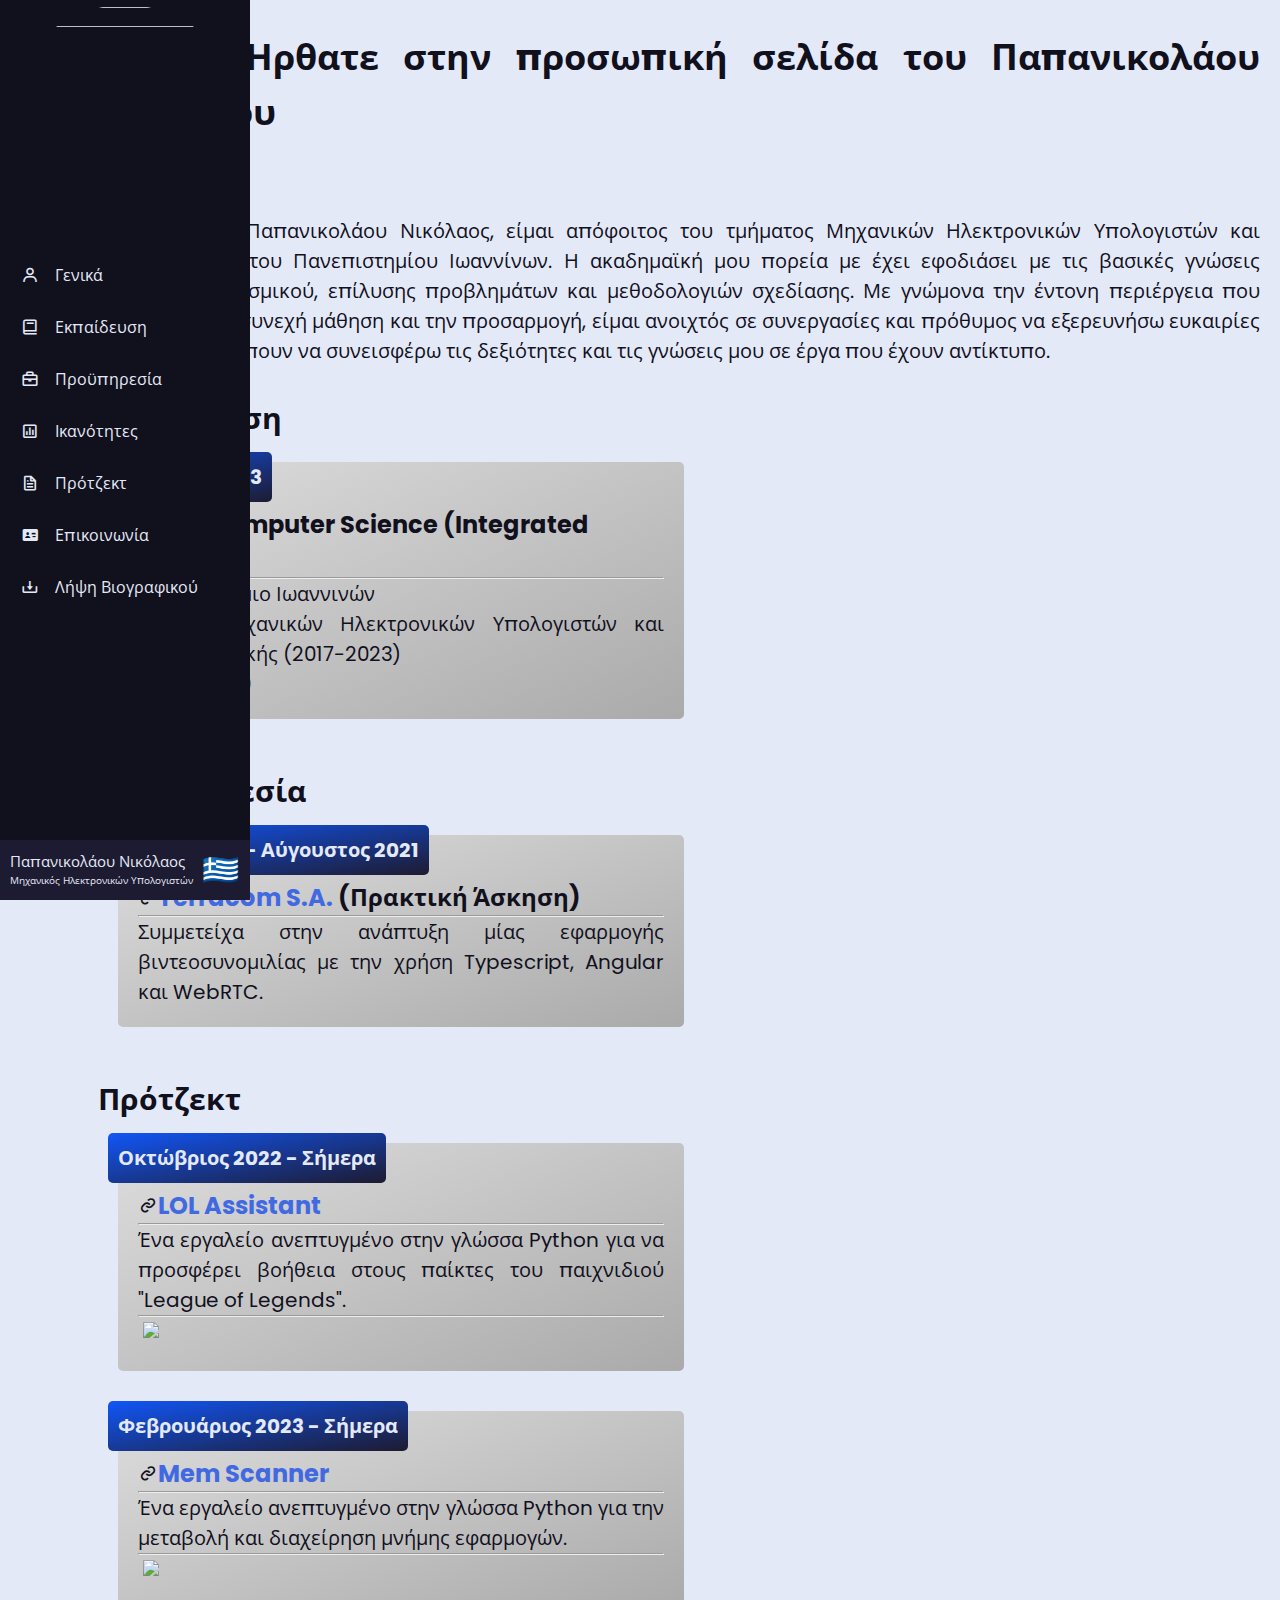
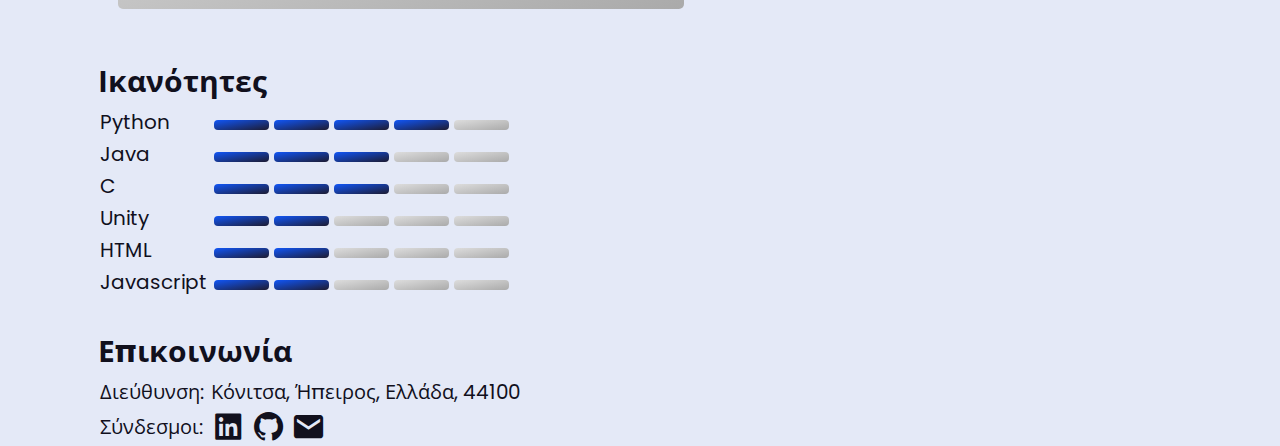
==== commit fee5ccfb: "fixed contact icons and links" ====
--- a/index_gr.html
+++ b/index_gr.html
@@ -171,15 +171,11 @@
                 <td class="contact-info">Κόνιτσα, Ήπειρος, Ελλάδα, 44100</td>
             </tr>
             <tr>
-                <td class="contact-label">Email:</td>
-                <td><a href="mailto: nick.papanikolaou.cs@gmail.com">nick.papanikolaou.cs@gmail.com</a></td>
-            </tr>
-            <tr>
                 <td class="contact-label">Σύνδεσμοι:</td>
-                <td>
-                    <a href="https://linkedin.com/in/nikolaos-papanikolaou-aba314204" target="_blank"><img src="images/linkedin_icon.png"
-                        width="25px"/></a>
-                    <a href="https://github.com/nikos-pap" target="_blank"><img src="images/github-mark.png" width="25px" /></a>
+                <td class="contact-icons">
+                    <a href="https://linkedin.com/in/nikolaos-papanikolaou-aba314204" target="_blank"><i class='bx bxl-linkedin-square'></i></a>
+                    <a href="https://github.com/nikos-pap" target="_blank"><i class='bx bxl-github'></i></a>
+                    <a href="mailto: nick.papanikolaou.cs@gmail.com"><i class='bx bxs-envelope'></i></a>
                 </td>
             </tr>
         </table>
--- a/style.css
+++ b/style.css
@@ -1,5 +1,12 @@
 @import url('https://fonts.googleapis.com/css2?family=Poppins:wght@200;300;400;500;600;700&display=swap');
 @import url('https://fonts.googleapis.com/css2?family=Open+Sans:wght@200;300;400;500;600;700&display=swap');
+
+:root {
+    --main-background-color: #11101D;
+    --second-background-color: #1D1B31;
+    --highlight-background-color: #E4E9F7;
+}
+
 
 * {
     margin: 0;
@@ -21,19 +28,6 @@
     transition: all ease 2s;
 }
 
-@media only screen and (max-width: 1000px),
-only screen and (hover: none) and (pointer: coarse),
-only screen and (orientation: portrait){
-    .main-section {
-        width: 100%;
-        left: 0;
-    }
-    
-    .info-card {
-        max-width: 100%;
-    }
-}
-
 body {
     background: #E4E9F7;
 }
@@ -50,40 +44,45 @@
     margin-top: 10px;
 }
 
-.skill-bar .skill-section {
-    display: inline-block;
+.skill-bar .skill-point {
     height: 10px;
-    width: 50px;
     border-radius: 4px;
     margin-left: 5px;
+    flex: 1;
+    display: flex;
     -webkit-border-radius: 4px;
     -moz-border-radius: 4px;
     -ms-border-radius: 4px;
     -o-border-radius: 4px;
 }
 
-.skill-bar .active-section {
+.skill-rating {
+    display: flex;
+    align-items: flex-start;
+    justify-content: flex-start;
+    max-width: 300px;
+}
+
+.skill-rating .active-point {
     background-image: linear-gradient(to top left, #1d1b31, #1156f7);
 }
 
-.skill-bar .inactive-section {
+.skill-rating .inactive-point {
     background: linear-gradient(to top left,  #aaaaaa,  #dddddd);
 }
 
 .skill-bar {
     padding-top: 5px;
-    display:flex;
+    width: 100%;
 }
 
 .info-card {
     display: block;
     background: linear-gradient(to top left,  #aaaaaa,  #dddddd);
-    text-align: justify;
     padding: 20px;
     padding-top: 45px;
     position: relative;
     width: max-content;
-    min-width: 500px;
     margin: 10px;
     border-radius: 5px;
     -webkit-border-radius: 5px;
@@ -111,6 +110,7 @@
 .info-title {
     font-weight: bold;
     font-size: 24px;
+    text-align: left;
 }
 
 .info-box {
@@ -142,12 +142,45 @@
     padding: 5px;
 }
 
-a:link {
+.main-section a:link {
   color: royalblue;
   font-size: inherit;
+  text-decoration: none;
 }
 
-a:visited {
-  color: midnightblue;
+.main-section a:visited {
+  color: black;
   font-size: inherit;
+  text-decoration: none;
 }
+
+.main-section a:focus, .main-section a:active{
+    background: linear-gradient(to top left, #1d1b31, #1156f7);
+    background-clip: text;
+    -webkit-background-clip: text;
+    -webkit-text-fill-color:  transparent;
+    color: transparent;
+}
+
+.contact-icons .bx{
+    font-size: 35px;
+    line-height: 35px;
+    vertical-align: middle;
+}
+
+@media only screen and (max-width: 1000px),
+only screen and (hover: none) and (pointer: coarse),
+only screen and (orientation: portrait){
+    .main-section {
+        width: 100%;
+        left: 0;
+    }
+    
+    .info-card {
+        max-width: 100%;
+    }
+
+    .skill-bar .skill-section {
+        width: calc(100 % / 6 * 1px);
+    }
+}
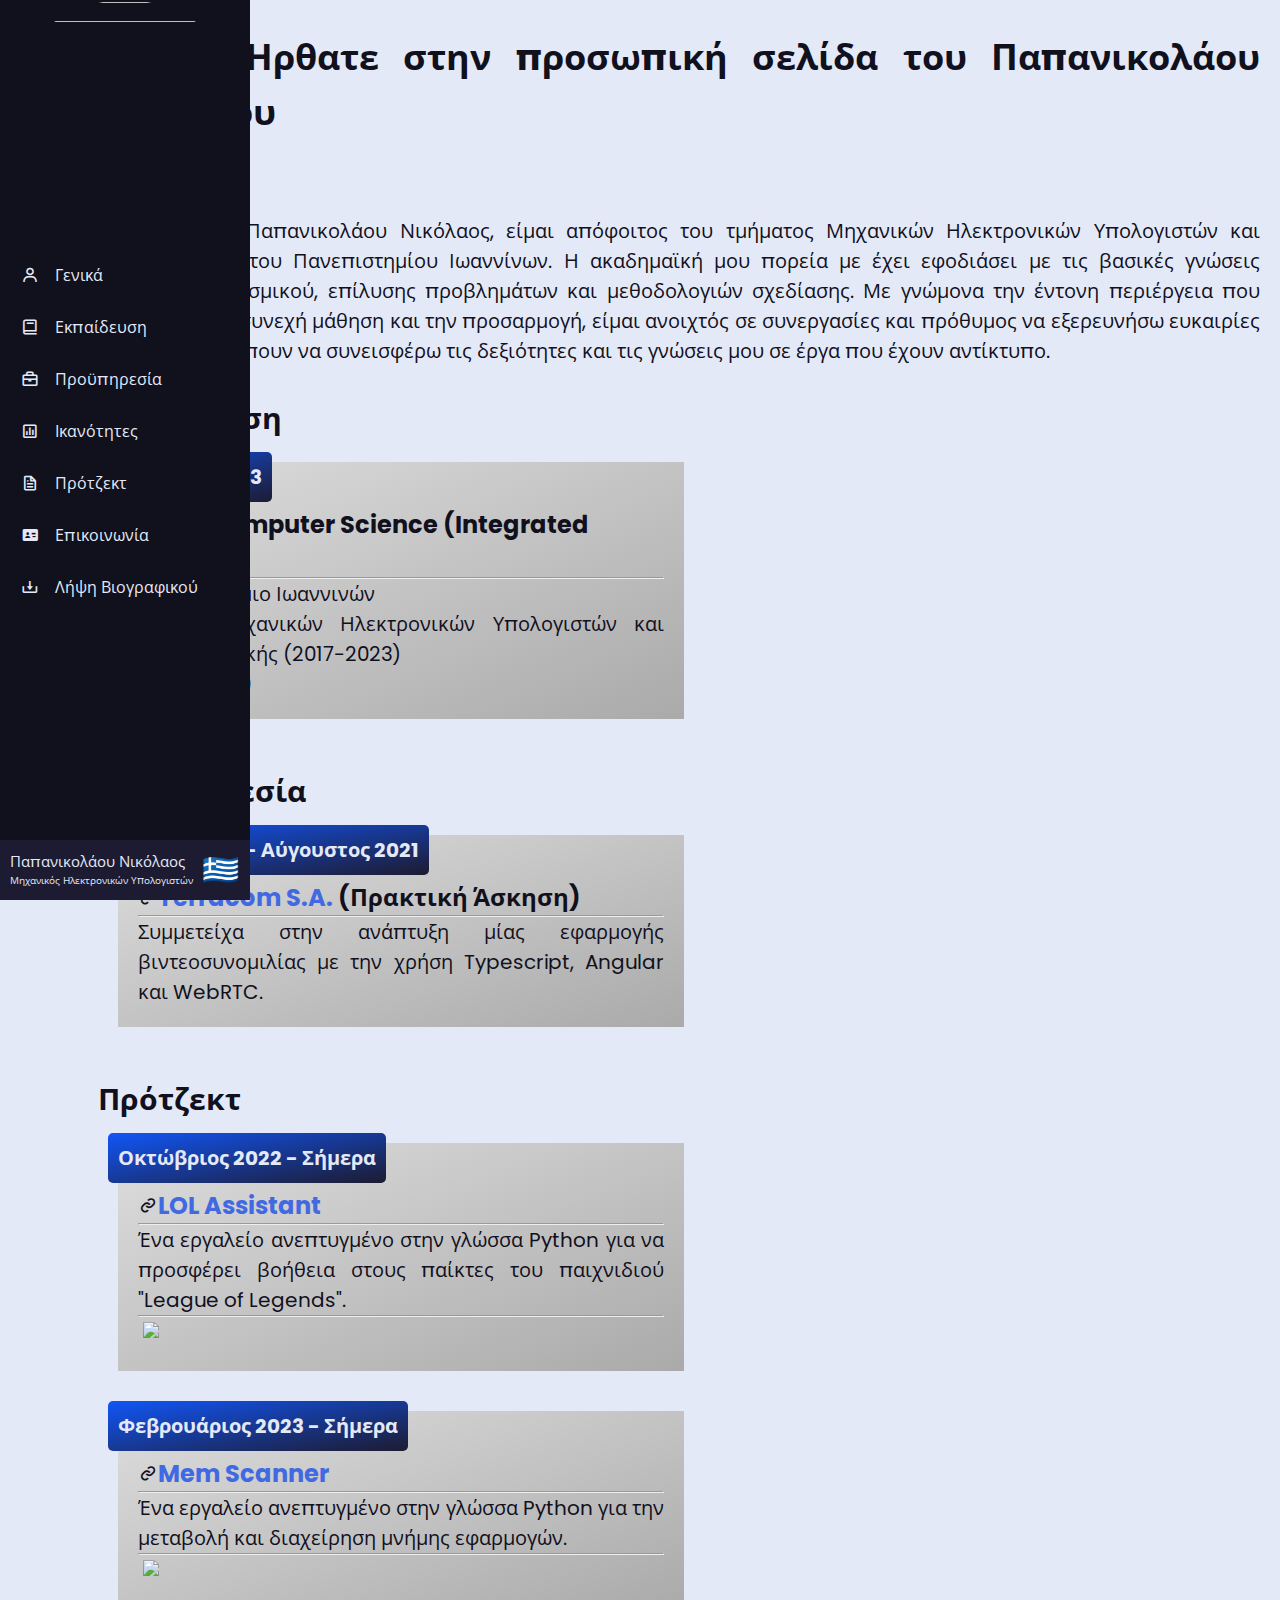
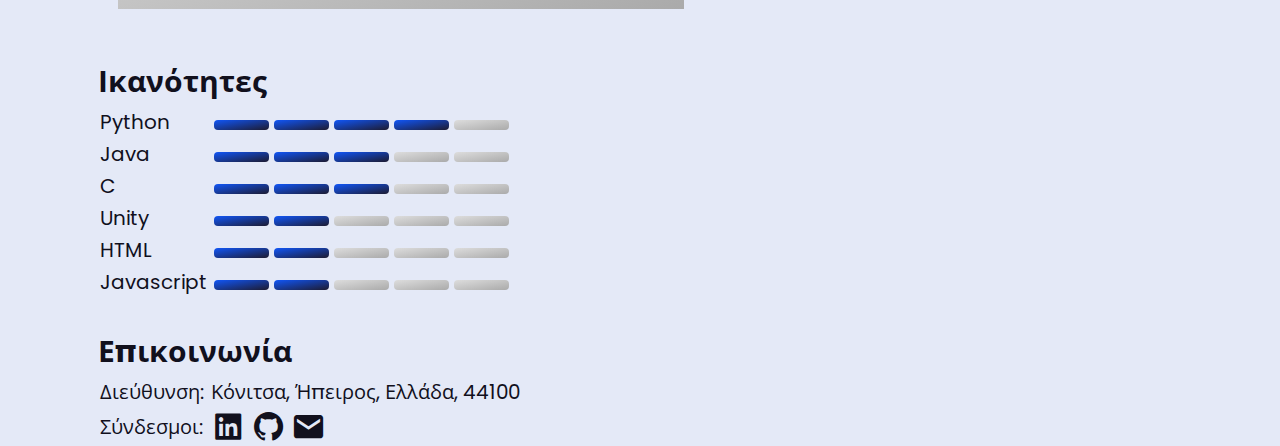
==== commit 6d72c0a4: "gr page img fix" ====
--- a/index_gr.html
+++ b/index_gr.html
@@ -13,8 +13,8 @@
 <body onload="set_skills()">
     <div class="sidebar">
         <div class='menu-button'><i class='bx bx-menu' id="btn" style="color: white;"></i></div>
-        <a href="#">
-            <img src="./images/profile.png" class="profile-img">
+        <a class="profile-img" href="#">
+            <img src="./images/profile.png">
         </a>
         <ul class="nav-list">
             <li class="nav-item">
--- a/style.css
+++ b/style.css
@@ -84,11 +84,11 @@
     position: relative;
     width: max-content;
     margin: 10px;
-    border-radius: 5px;
+/*     border-radius: 5px;
     -webkit-border-radius: 5px;
     -moz-border-radius: 5px;
     -ms-border-radius: 5px;
-    -o-border-radius: 5px;
+    -o-border-radius: 5px; */
 }
 
 .info-date {
@@ -99,8 +99,8 @@
     font-weight: bold;
     background-image: linear-gradient(to top left, #1d1b31, #1156f7);
     padding: 10px;
+    color: #E4E9F7;
     border-radius: 5px;
-    color: #E4E9F7;
     -webkit-border-radius: 5px;
     -moz-border-radius: 5px;
     -ms-border-radius: 5px;
@@ -143,18 +143,18 @@
 }
 
 .main-section a:link {
-  color: royalblue;
-  font-size: inherit;
-  text-decoration: none;
+    color: royalblue;
+    font-size: inherit;
+    text-decoration: none;
 }
 
 .main-section a:visited {
-  color: black;
-  font-size: inherit;
-  text-decoration: none;
+    color: darkblue;
+    font-size: inherit;
+    text-decoration: none;
 }
 
-.main-section a:focus, .main-section a:active{
+.main-section a:hover, .main-section a:active{
     background: linear-gradient(to top left, #1d1b31, #1156f7);
     background-clip: text;
     -webkit-background-clip: text;
@@ -181,6 +181,6 @@
     }
 
     .skill-bar .skill-section {
-        width: calc(100 % / 6 * 1px);
+        width: calc(100% / 6 * 1px);
     }
 }
--- a/sidebar.css
+++ b/sidebar.css
@@ -7,14 +7,23 @@
 .sidebar {
     position: fixed;
     z-index: 50;
-    transition: all 0.5s ease;
     background: var(--main-background-color);
     top: 0;
     left: 0;
-    bottom: 0;
     padding: 5px;
     overflow: hidden;
     width: 78px;
+}
+
+@keyframes show-sidebar {
+  from{
+    width: 78px;
+    height: 78px;
+        }
+  to {
+    width: 78px;
+    height: 100%;
+  }
 }
 
 .sidebar .menu-button {
@@ -56,13 +65,21 @@
     height: auto;
 }
 
-.sidebar .profile-img {
+.sidebar .profile-img img { 
     aspect-ratio: 1 / 1;
     border-radius: 50%;
     object-fit: cover;
     margin: auto;
     transition: all ease 0.5s;
     user-select: none;
+    width: 100%;
+}
+
+.sidebar .profile-img {
+    position: absolute;
+    display: block;
+    top: 0;
+    left: 0;
 }
 
 .sidebar li { 
@@ -138,9 +155,19 @@
 }
 
 @media only screen and (min-width: 1000px) and (hover: hover) and (pointer: fine) and (orientation: landscape) {
+    .sidebar {
+        width: 78px;
+        bottom: 0;
+        animation: show-sidebar;
+        animation-duration: 0.5s;
+        animation-timing-function: ease;
+        transition: all 0.5s ease;
+    }
+
     .sidebar:hover {
         width: 250px;
         overflow-y: auto;
+        transition: all 0.5s ease;
     }
 
     .sidebar li.nav-item a:hover {
@@ -213,10 +240,12 @@
         position: sticky;
         height: 78px;
         width: 100%;
+        transition: all 0.5s ease;
     }
 
     .sidebar .profile-img {
-        height: 100%;
+        height: 78px;
+        width:  78px;
     }
 
     .sidebar .nav-list {
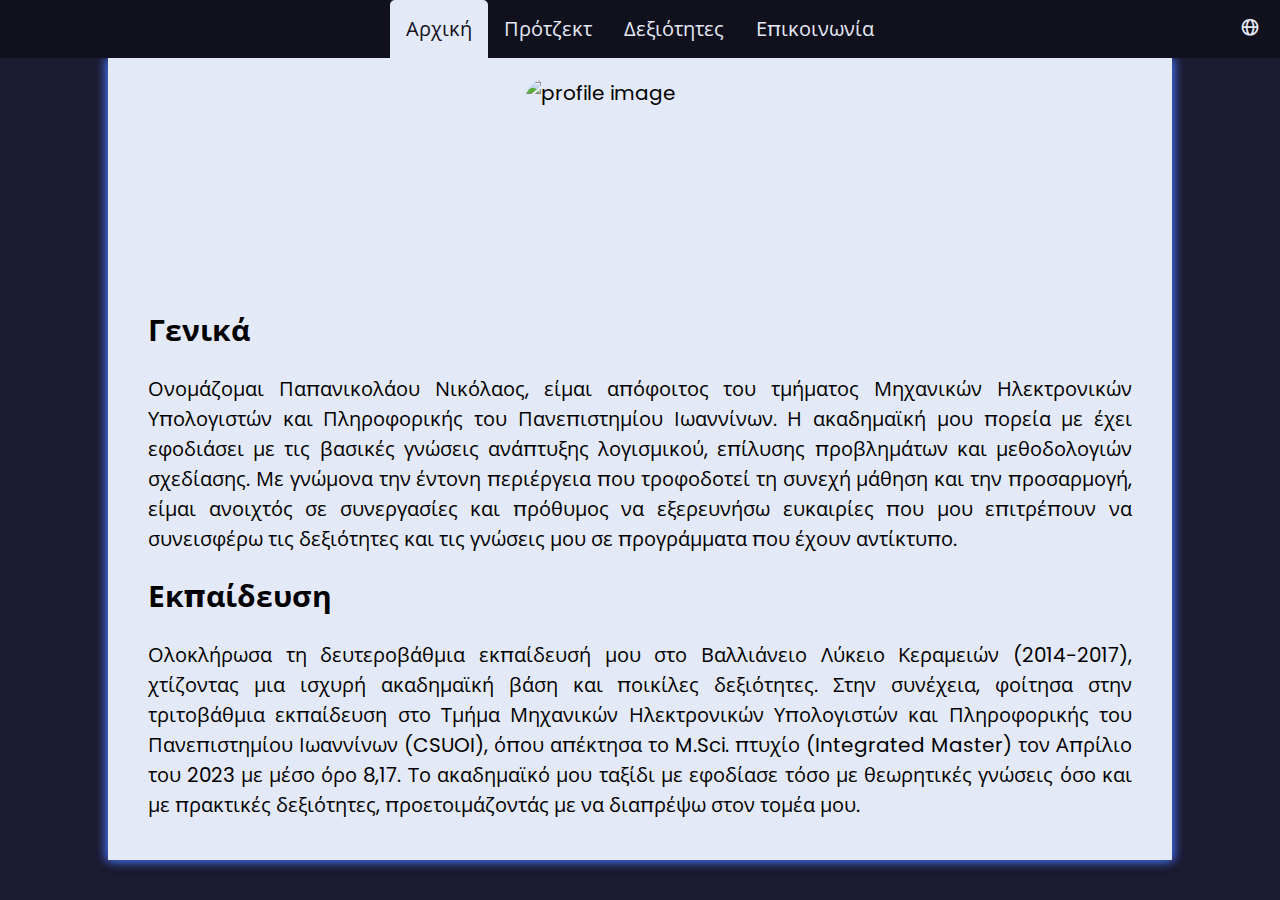
==== commit aa7d281e: "Site redesign" ====
--- a/index_gr.html
+++ b/index_gr.html
@@ -1,185 +1,50 @@
 <!DOCTYPE html>
 <html lang="el" dir="ltr">
 
-<head>
-    <meta charset="UTF-8">
-    <title> Προσωπική Σελίδα </title>
-    <link rel="stylesheet" href="style.css">
-    <link rel="stylesheet" href="sidebar.css">
-    <link href='https://unpkg.com/boxicons@2.0.7/css/boxicons.min.css' rel='stylesheet'>
-    <meta name="viewport" content="width=device-width, initial-scale=1.0">
-</head>
+    <head>
+        <meta charset="UTF-8">
+        <title>Αρχική</title>
+        <link rel="stylesheet" href="https://fonts.googleapis.com/css2?family=Poppins:wght@200;300;400;500;600;700&display=swap">
+        <link rel="stylesheet" href="https://fonts.googleapis.com/css2?family=Open+Sans:wght@200;300;400;500;600;700&display=swap">
+        <link rel="stylesheet" href="styles/styles.css">
+        <link rel="stylesheet" href="styles/navigation.css">
+        <link href='https://unpkg.com/boxicons@2.1.4/css/boxicons.min.css' rel='stylesheet'>
+        <meta name="viewport" content="width=device-width, initial-scale=1.0">
+    </head>
 
-<body onload="set_skills()">
-    <div class="sidebar">
-        <div class='menu-button'><i class='bx bx-menu' id="btn" style="color: white;"></i></div>
-        <a class="profile-img" href="#">
-            <img src="./images/profile.png">
-        </a>
-        <ul class="nav-list">
-            <li class="nav-item">
-                <a href="#About">
-                    <i class='bx bx-user'></i>
-                    <span class="links_name">Γενικά</span>
-                </a>
-            </li>
-            <li class="nav-item">
-                <a href="#Education">
-                    <i class='bx bx-book'></i>
-                    <span class="links_name">Εκπαίδευση</span>
-                </a>
-            </li>
-            <li class="nav-item">
-                <a href="#Jobs">
-                    <i class='bx bx-briefcase'></i>
-                    <span class="links_name">Προϋπηρεσία</span>
-                </a>
-            </li>
-            <li class="nav-item">
-                <a href="#Skills">
-                    <i class='bx bx-bar-chart-square'></i>
-                    <span class="links_name">Ικανότητες</span>
-                </a>
-            </li>
-            <li class="nav-item">
-                <a href="#Projects">
-                    <i class='bx bx-file'></i>
-                    <span class="links_name">Πρότζεκτ</span>
-                </a>
-<!--             <li class="nav-item">
-                <a href="#Languages">
-                    <i class='bx bxs-chat' ></i>
-                    <span class="links_name">Γλώσσες</span>
-                </a>
-            </li> -->
-            <li class="nav-item">
-                <a href="#Contact">
-                    <i class='bx bxs-id-card' ></i>
-                    <span class="links_name">Επικοινωνία</span>
-                </a>
-            </li>
-            <li class="nav-item">
-                <a href="">
-                    <i class='bx bx-download'></i>
-                    <span class="links_name">Λήψη Βιογραφικού</span>
-                </a>
-            </li>
-        </ul>
-        <div class="profile">
-            <div class="profile-details">
-                <div class="name">Παπανικολάου Νικόλαος</div>
-                <div class="job">Μηχανικός Ηλεκτρονικών Υπολογιστών</div>
+    <body>
+        <div class="nav-bar">
+            <ul class="navigation">
+                <li><a href="#" class="active">Αρχική</a></li>
+                <li><a href="projects_gr.html">Πρότζεκτ</a></li>
+                <li><a href="skills_gr.html">Δεξιότητες</a></li>
+                <li><a href="contact_gr.html">Επικοινωνία</a></li>
+            </ul>
+            <ul class="controls">
+                <li class="dropdown control-button">
+                    <i class='bx bx-globe'></i>
+                    <ul class="dropdown-list">
+                        <li><a class="active">Ελληνικά</a></li>
+                        <li><a href="index.html">Αγγλικά</a></li>
+                    </ul>
+                <li>
+            </ul>
+        </div>
+        <div class="main">
+            <div class="profile-img">
+                <img alt="profile image" src="images/profile.png">
             </div>
-            <a class="lang-link" href="index.html" target="_self">🇬🇷</a>
+            <section class="main-section" id="About">
+                <h1 class="category">Γενικά</h1>
+                <div class='text'>
+                    Ονομάζομαι Παπανικολάου Νικόλαος, είμαι απόφοιτος του τμήματος Μηχανικών Ηλεκτρονικών Υπολογιστών και Πληροφορικής του Πανεπιστημίου Ιωαννίνων. Η ακαδημαϊκή μου πορεία με έχει εφοδιάσει με τις βασικές γνώσεις ανάπτυξης λογισμικού, επίλυσης προβλημάτων και μεθοδολογιών σχεδίασης. Με γνώμονα την έντονη περιέργεια που τροφοδοτεί τη συνεχή μάθηση και την προσαρμογή, είμαι ανοιχτός σε συνεργασίες και πρόθυμος να εξερευνήσω ευκαιρίες που μου επιτρέπουν να συνεισφέρω τις δεξιότητες και τις γνώσεις μου σε προγράμματα που έχουν αντίκτυπο.
+                </div>
+            </section>
+
+            <section class="main-section" id="Education">
+                <h1 class="category">Εκπαίδευση</h1>
+                <div class='text'>Ολοκλήρωσα τη δευτεροβάθμια εκπαίδευσή μου στο Βαλλιάνειο Λύκειο Κεραμειών (2014-2017), χτίζοντας μια ισχυρή ακαδημαϊκή βάση και ποικίλες δεξιότητες. Στην συνέχεια, φοίτησα στην τριτοβάθμια εκπαίδευση στο Τμήμα Μηχανικών Ηλεκτρονικών Υπολογιστών και Πληροφορικής του Πανεπιστημίου Ιωαννίνων (CSUOI), όπου απέκτησα το M.Sci. πτυχίο (Integrated Master) τον Απρίλιο του 2023 με μέσο όρο 8,17. Το ακαδημαϊκό μου ταξίδι με εφοδίασε τόσο με θεωρητικές γνώσεις όσο και με πρακτικές δεξιότητες, προετοιμάζοντάς με να διαπρέψω στον τομέα μου.</div>
+        </section>
         </div>
-    </div>
-    <section class="home-section main-section">
-        <h1 class="title">Καλώς Ήρθατε στην προσωπική σελίδα του Παπανικολάου Νικόλαου</h1>
-    </section>
-    <section class="about-section main-section" id="About">
-        <h1 class="category">Γενικά</h1>
-        <p> Ονομάζομαι Παπανικολάου Νικόλαος, είμαι απόφοιτος του τμήματος Μηχανικών Ηλεκτρονικών Υπολογιστών και Πληροφορικής του Πανεπιστημίου Ιωαννίνων. Η ακαδημαϊκή μου πορεία με έχει εφοδιάσει με τις βασικές γνώσεις ανάπτυξης λογισμικού, επίλυσης προβλημάτων και μεθοδολογιών σχεδίασης. Με γνώμονα την έντονη περιέργεια που τροφοδοτεί τη συνεχή μάθηση και την προσαρμογή, είμαι ανοιχτός σε συνεργασίες και πρόθυμος να εξερευνήσω ευκαιρίες που μου επιτρέπουν να συνεισφέρω τις δεξιότητες και τις γνώσεις μου σε έργα που έχουν αντίκτυπο.</p>
-    </section>
-    <section class="skills-section main-section" id="Education">
-        <h1 class="category">Εκπαίδευση</h1>
-        <div class="info-box">
-            <div class="info-card">
-                <div class="info-date">Απρίλιος 2023</div>
-                <div class="info-title">M.Sc. Computer Science (Integrated Master)</div>
-                <hr />
-                <div class="info-description">Πανεπιστήμιο Ιωαννινών<br>
-                    Τμήμα Μηχανικών Ηλεκτρονικών Υπολογιστών και Πληροφορικής (2017-2023)<br>GPA: 8.17/10</div>
-            </div>
-        </div>
-    </section>
-    <section class="skills-section main-section" id="Jobs">
-        <h1 class="category">Προϋπηρεσία</h1>
-        <div class="info-box">
-            <div class="info-card">
-                <div class="info-date">Ιούλιος 2021 - Αύγουστος 2021</div>
-                <div class="info-title"><a target="_blank" href="https://www.terracom.gr/"><i class='bx bx-link'></i>Terracom S.A.</a> (Πρακτική Άσκηση)</div>
-                <hr/>
-                <div class="info-description">Συμμετείχα στην ανάπτυξη μίας εφαρμογής βιντεοσυνομιλίας με την χρήση Typescript, Angular και WebRTC.</div>
-            </div>
-        </div>
-    </section>
-    <section class="skills-section main-section" id="Projects">
-        <h1 class="category">Πρότζεκτ</h1>
-        <div class="info-box">
-            <div class="info-card">
-                <div class="info-date">Οκτώβριος 2022 - Σήμερα</div>
-                <div class="info-title"><a href="https://github.com/dimosgeo/LoLAutomation" target="_blank"><i class='bx bx-link'></i>LOL Assistant</a></div>
-                <hr/>
-                <div class="info-description">Ένα εργαλείο ανεπτυγμένο στην γλώσσα Python για να προσφέρει βοήθεια στους παίκτες του παιχνιδιού "League of Legends".</div>
-                <hr>
-                <img src="https://raw.githubusercontent.com/dimosgeo/LoLAutomation/main/imgs/GUI.png" class="infocard-img">
-            </div>
-        </div>
-        <div class="info-box">
-            <div class="info-card">
-                <div class="info-date">Φεβρουάριος 2023 - Σήμερα</div>
-                <div class="info-title"><a href="https://github.com/nikos-pap/MemSpy" target="_blank"><i class='bx bx-link'></i>Mem Scanner</a></div>
-                <hr/>
-                <div class="info-description">Ένα εργαλείο ανεπτυγμένο στην γλώσσα Python για την μεταβολή και διαχείρηση μνήμης εφαρμογών.</div>
-                <hr>
-                <img src="https://raw.githubusercontent.com/nikos-pap/MemSpy/main/imgs/GUI.png" class="infocard-img">
-            </div>
-        </div>
-    </section>
-        <section class="skills-section main-section" id="Skills">
-        <h1 class="category">Ικανότητες</h1>
-        <table class="skill-list">
-            <tr>
-                <td>Python</td>
-                <td class="skill-bar" rating=4></td>
-            </tr>
-            <tr>
-                <td>Java</td>
-                <td class="skill-bar" rating=3></td>
-            </tr>
-            <tr>
-                <td>C</td>
-                <td class="skill-bar" rating=3></td>
-            </tr>
-            <tr>
-                <td>Unity</td>
-                <td class="skill-bar" rating=2></td>
-            </tr>
-            <tr>
-                <td>HTML</td>
-                <td class="skill-bar" rating=2></td>
-            </tr>
-            <tr>
-                <td>Javascript</td>
-                <td class="skill-bar" rating=2></td>
-            </tr>
-        </table>
-    </section>
-<!--     <section class="skills-section main-section" id="Languages">
-        <h1 class="category">Γλώσσες</h1>
-        <ul>
-            <li>Ελληνικά, Μητρική</li>
-            <li>Αγγλικά, C2 Certificate in English (Hellenic American Union)</li>
-        </ul>
-    </section> -->
-    <section class="contact-section main-section" id="Contact">
-        <h1 class="category">Επικοινωνία</h1>
-
-        <table>
-            <tr>
-                <td class="contact-label">Διεύθυνση:</td>
-                <td class="contact-info">Κόνιτσα, Ήπειρος, Ελλάδα, 44100</td>
-            </tr>
-            <tr>
-                <td class="contact-label">Σύνδεσμοι:</td>
-                <td class="contact-icons">
-                    <a href="https://linkedin.com/in/nikolaos-papanikolaou-aba314204" target="_blank"><i class='bx bxl-linkedin-square'></i></a>
-                    <a href="https://github.com/nikos-pap" target="_blank"><i class='bx bxl-github'></i></a>
-                    <a href="mailto: nick.papanikolaou.cs@gmail.com"><i class='bx bxs-envelope'></i></a>
-                </td>
-            </tr>
-        </table>
-    <script src="scripts.js"></script>
-</body>
-
+    </body>
 </html>
--- a/styles/styles.css
+++ b/styles/styles.css
@@ -0,0 +1,119 @@
+:root {
+    --main-background-color: #11101D;
+    --second-background-color: #1D1B31;
+    --highlight-background-color: #E4E9F7;
+    --highlight-border-color: royalblue;
+    --link-color: lightcoral;
+}
+
+* {
+	font-family: "Poppins", "Open Sans", sans-serif;
+	font-size: 20px;
+	margin: 0;
+	padding: 0;
+}
+
+html, body {
+	width: 100%;
+	height: 100%;
+	overflow: auto;
+}
+
+body {
+	align-items: center;
+	background-color: var(--second-background-color);
+}
+
+.main {
+	background-color: var(--highlight-background-color);
+	box-shadow: 2px 0px 10px var(--highlight-border-color), -2px 0px 10px var(--highlight-border-color);
+	max-width: 80vw;
+	min-height: 80vh;
+	margin-inline: auto;
+	padding: 20px;
+}
+
+.main section {
+	margin-bottom: 20px;
+}
+
+.main h1 {
+	font-size: 30px;
+	margin-bottom: 20px;
+}
+
+.main h2 {
+	text-decoration: underline;
+	margin-bottom: 10px;
+}
+
+a.styled-link::before {
+    font-family: boxicons;
+    content: '\eb3c';
+}
+
+.main a.styled-link:link {
+	color: var(--highlight-border-color);
+	font-size: inherit;
+	text-decoration: none;
+}
+
+.main a.styled-link:visited {
+	color: var(--link-color);
+	font-size: inherit;
+	text-decoration: none;
+}
+
+.main a.contact-link {
+	color: var(--main-background-color);
+	font-size: 30px;
+	line-height: 30px;
+}
+
+.main a.contact-link *{
+	font-size: 30px;
+	vertical-align: middle;
+}
+
+.main a:hover, a:active{
+	-webkit-background-clip: text;
+	-webkit-text-fill-color:  transparent;
+	background: linear-gradient(to top left, var(--main-background-color), var(--highlight-border-color));
+	background-clip: text;
+	color: transparent;
+}
+
+.main .language-info {
+	margin-bottom: 20px;
+}
+
+.main .main-section {
+    text-align: justify;
+    padding: 0px 20px 0px 20px;
+    transition: all 0.5s ease;
+    margin-inline: auto;
+}
+
+.main .main-section .text {
+	margin-top: auto;
+	margin-bottom: auto;
+}
+
+.main .profile-img img {
+	display: block;
+    aspect-ratio: 1 / 1;
+    border-radius: 10%;
+    object-fit: cover;
+    -webkit-user-select: none;
+    user-select: none;
+    width: 230px;
+    margin-inline: auto;
+}
+
+.main .profile-img {
+	width: 100%;
+}
+
+.main .skill-list {
+	list-style-type: none;
+}--- a/styles/navigation.css
+++ b/styles/navigation.css
@@ -0,0 +1,101 @@
+.nav-bar {
+	position: sticky;
+	display: block;
+	top: 0;
+	width: 100%;
+	background: var(--main-background-color);
+	z-index: 10;
+	text-align: center;
+	padding: 0;
+}
+
+.nav-bar a {
+	padding: 14px 16px;
+	text-decoration: none;
+	display: block;
+}
+
+.nav-bar a:not(.active) {
+	color: var(--highlight-background-color);
+}
+
+.nav-bar a:hover:not(.active) {
+	color: var(--highlight-border-color);
+	background-color: var(--second-background-color);
+}
+
+.nav-bar .active {
+  background: var(--highlight-background-color);
+  color: var(--main-background-color);
+}
+
+.nav-bar .navigation {
+	list-style-type: none;
+	margin: 0;
+	padding: 0;
+	display: flex;
+	justify-content: center;
+}
+
+.nav-bar .navigation li{
+	display: inline-block;
+	padding: 0;
+	color: var(--highlight-background-color);
+}
+
+.nav-bar .navigation li a {
+	border-radius: 5px 5px 0 0;
+}
+
+.nav-bar .controls {
+	list-style-type: none;
+	color: var(--highlight-background-color);
+	padding-right: 20px;
+	display: flex;
+	position: absolute;
+	top: 0;
+	right: 0;
+	height: 100%;
+}
+
+.nav-bar .controls .control-button i{
+	transform: translateY(50%);
+	vertical-align: middle;
+}
+
+.nav-bar .controls .control-button:hover i{
+	color: var(--highlight-border-color);
+	line-height: 100%;
+}
+
+.nav-bar .dropdown-list {
+	position: absolute;
+	background-color: var(--main-background-color);
+	list-style-type: none;
+	right: 0;
+	top: 100%;
+	opacity: 0;
+	diplay: none;
+	font-size: 16px;
+}
+
+.nav-bar .dropdown-list li {
+	display: flex;
+}
+
+.nav-bar .dropdown-list li a {
+	width: 100%;
+}
+
+.nav-bar .dropdown-list li:hover a:not(.active) {
+	background-color: var(--main-background-color);
+}
+
+.nav-bar .dropdown-list:hover {
+	opacity: 1;
+	diplay: block;
+}
+
+.nav-bar .dropdown:hover .dropdown-list{
+	opacity: 1;	
+}